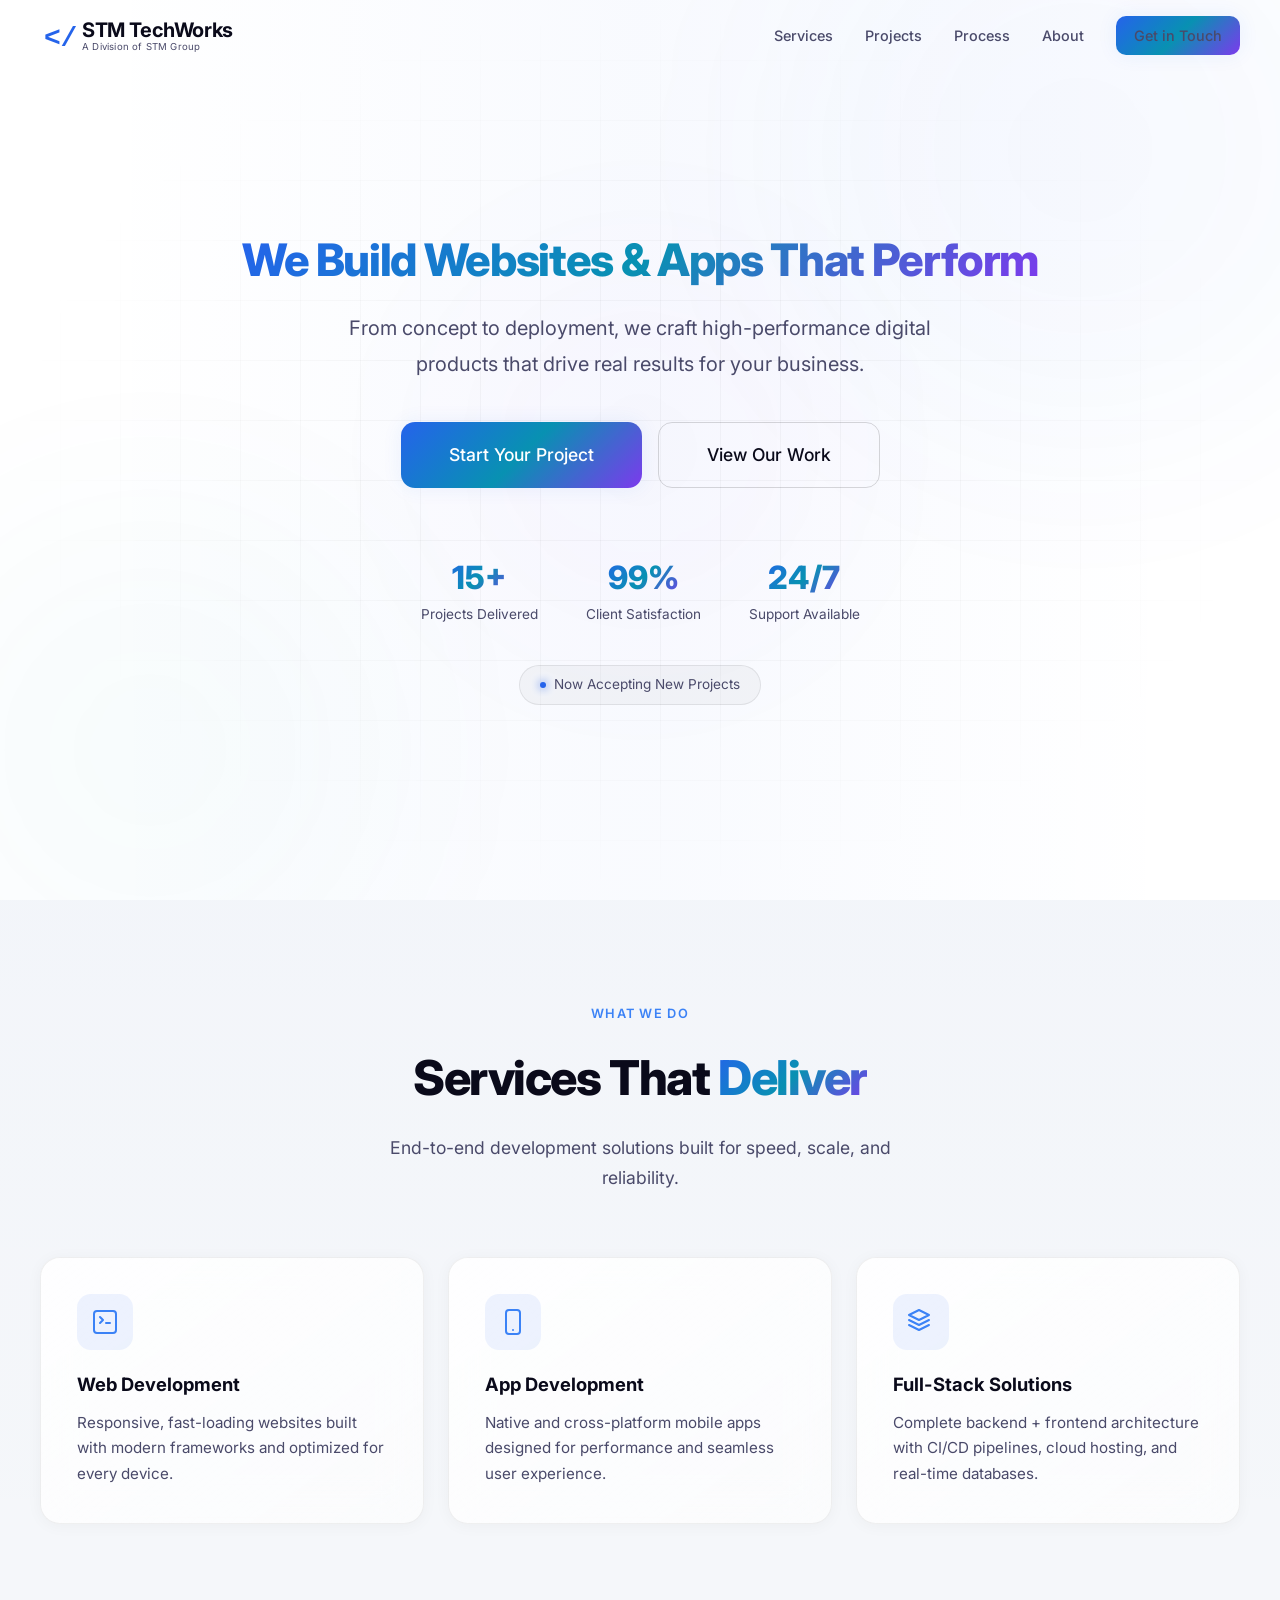
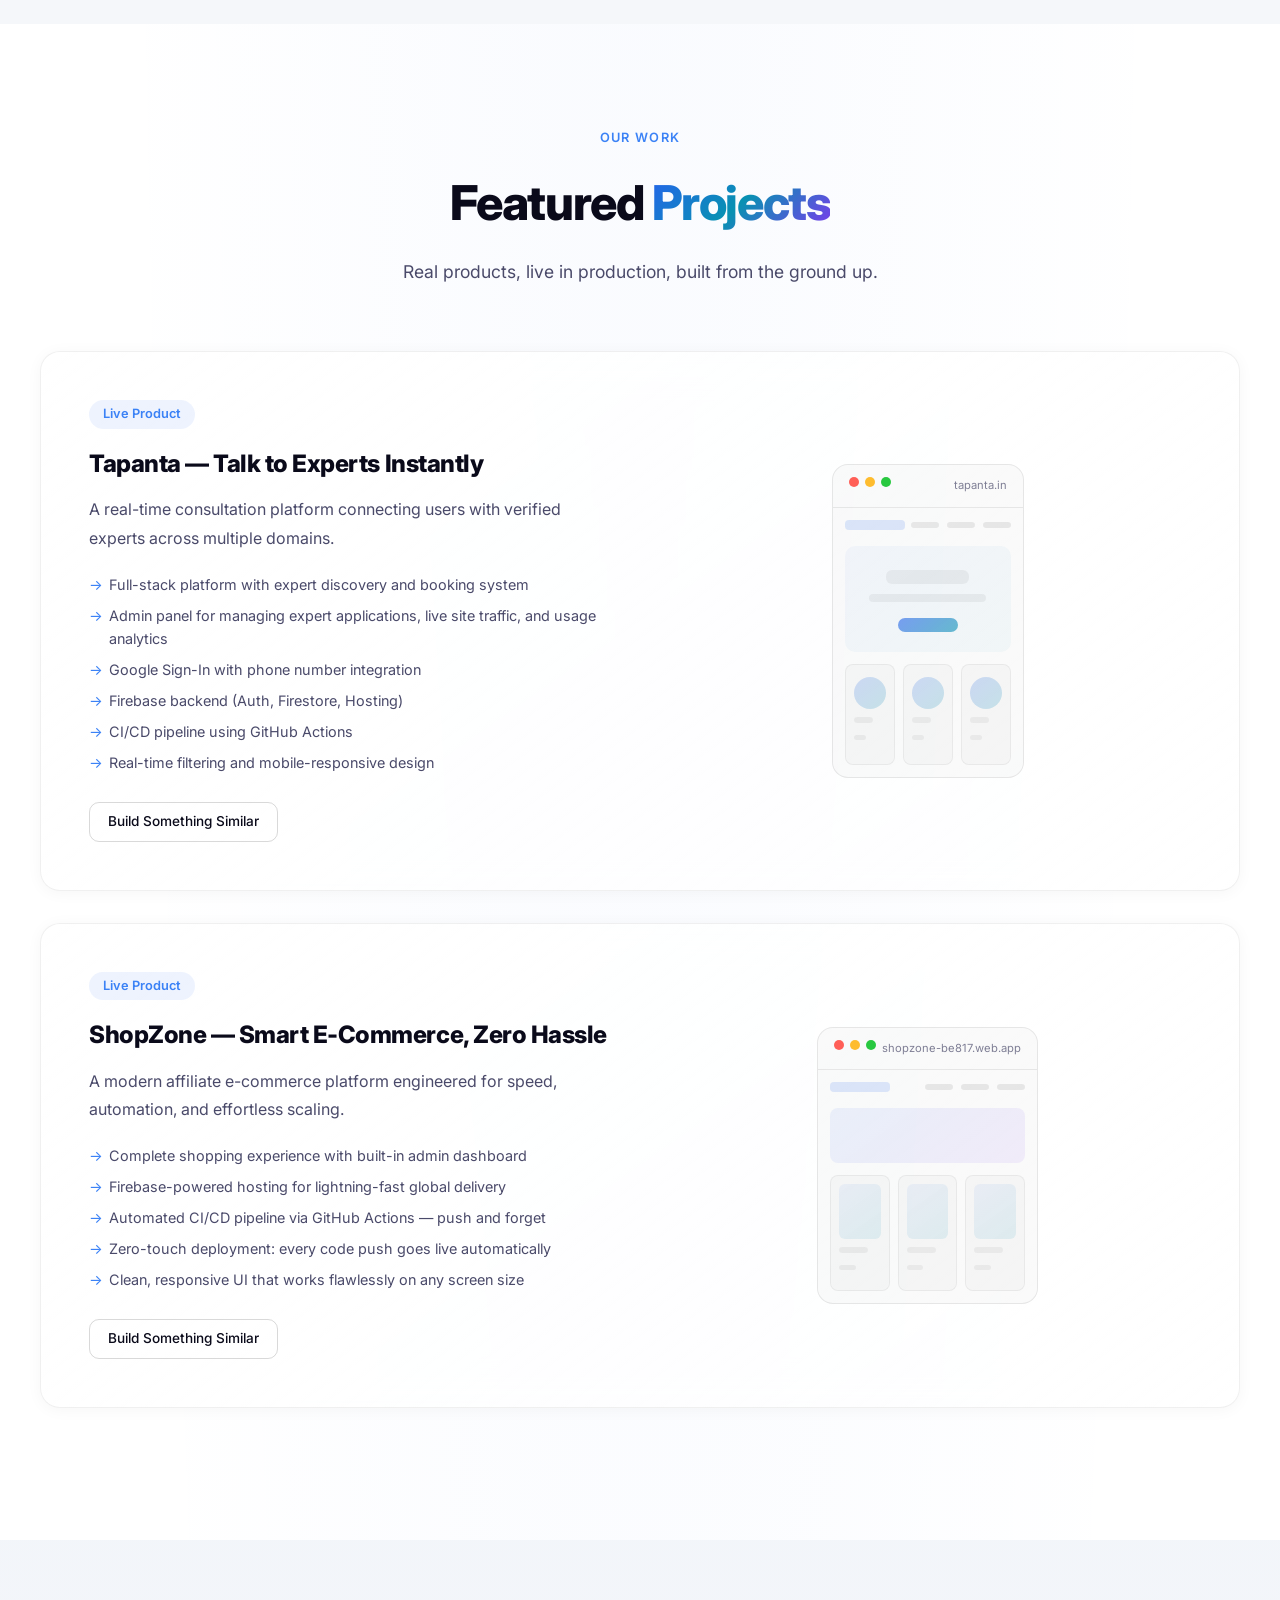
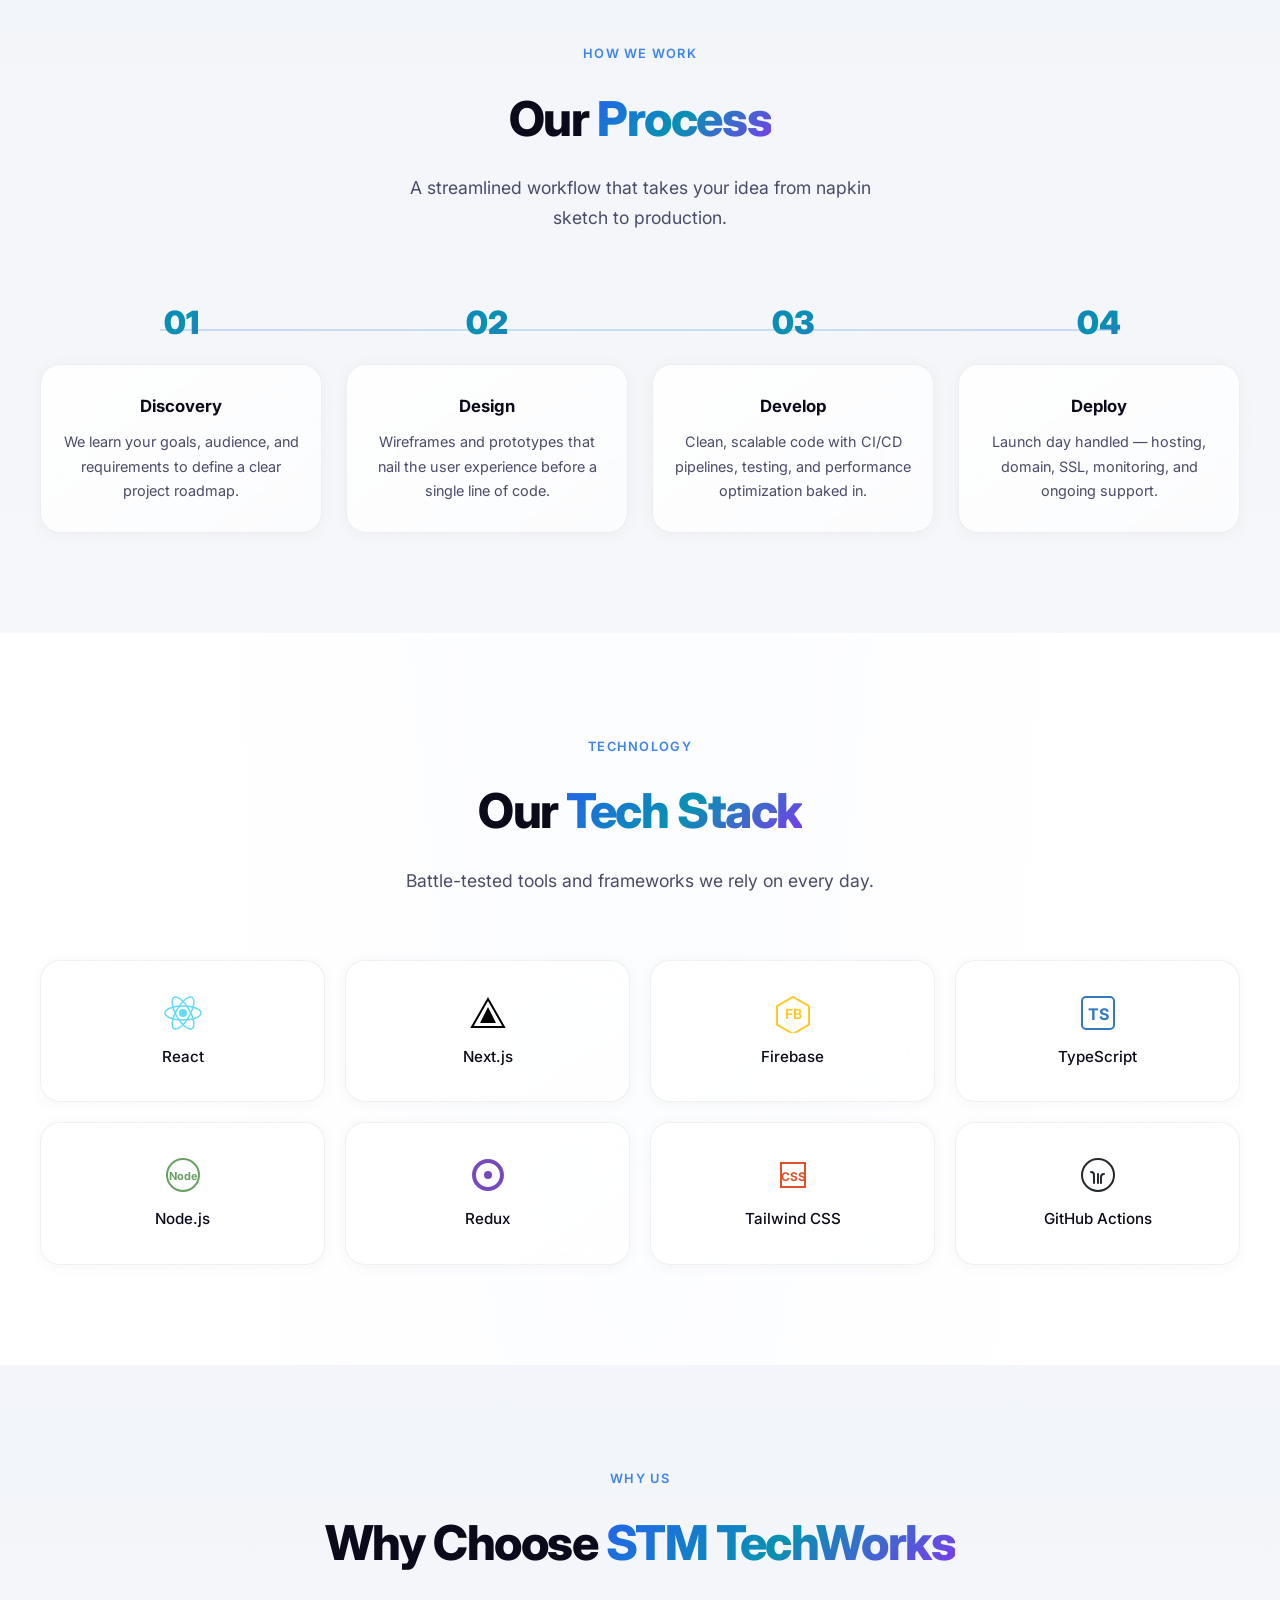
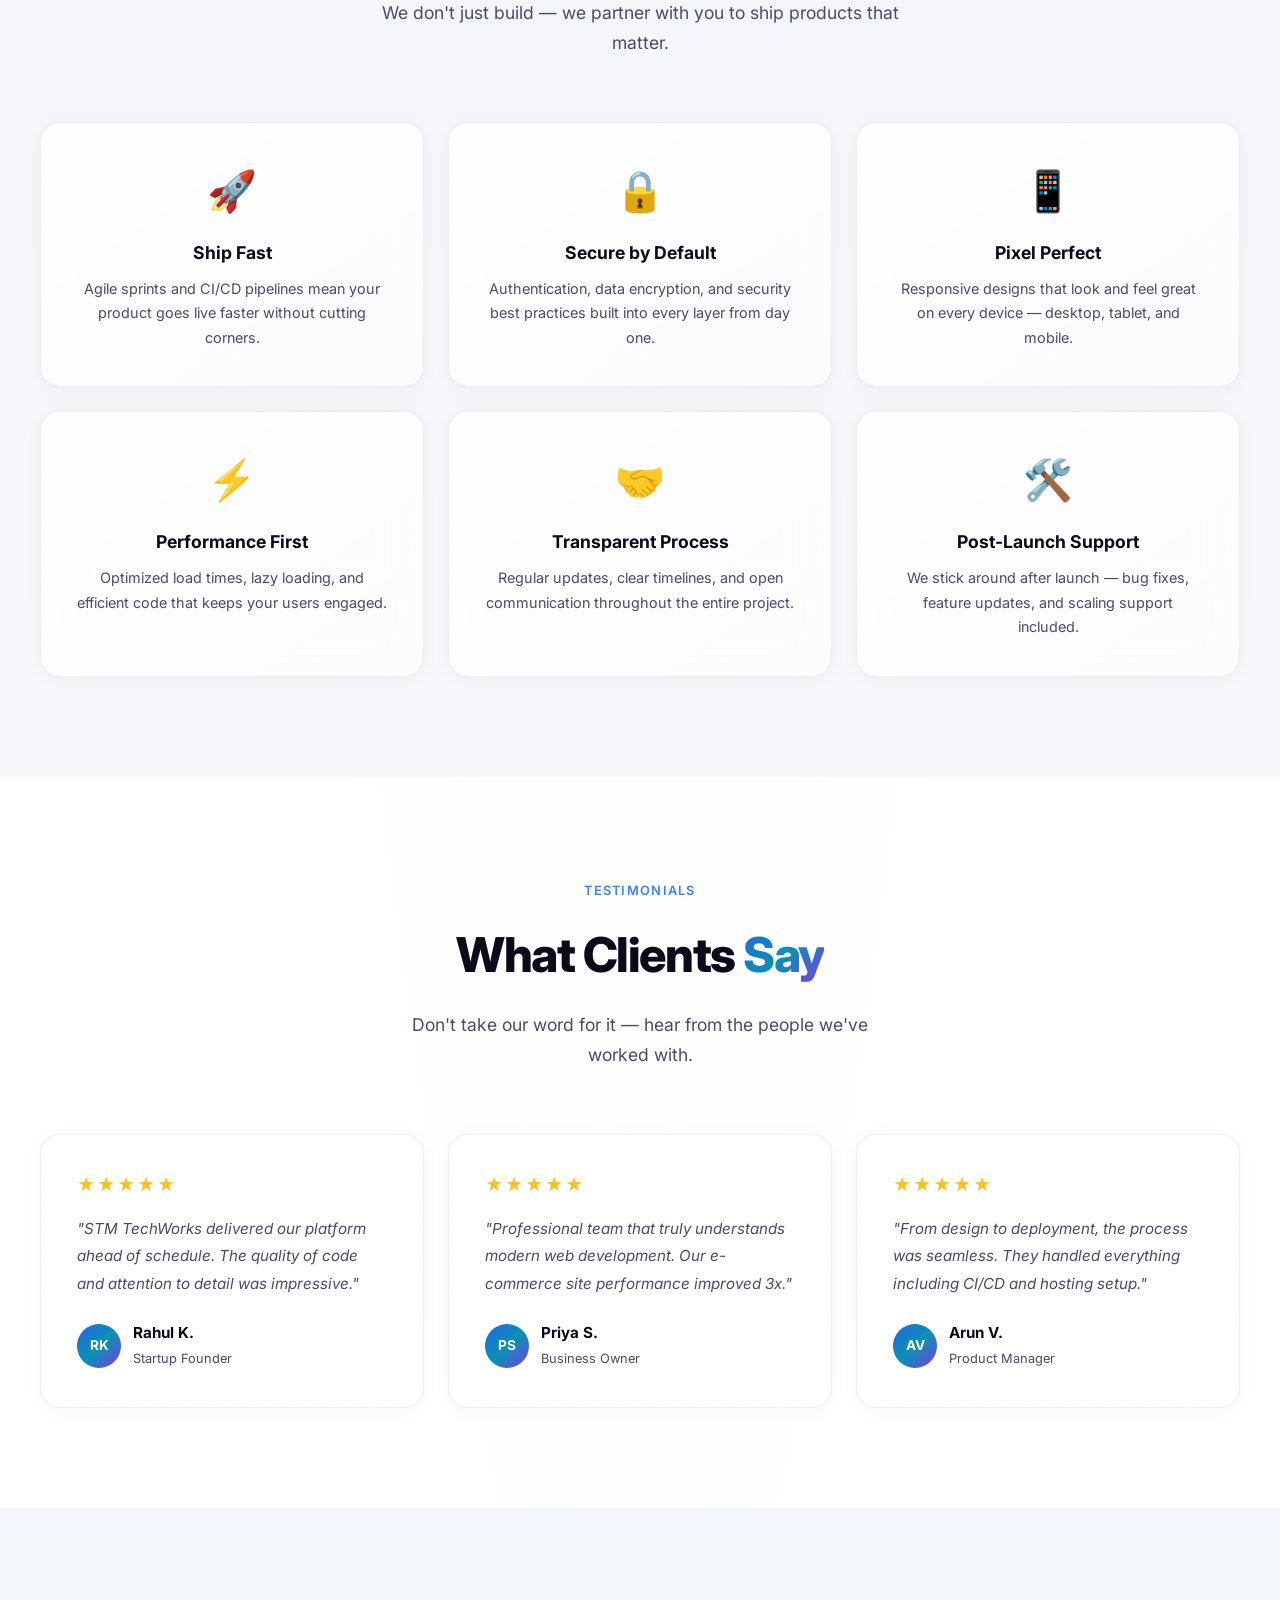
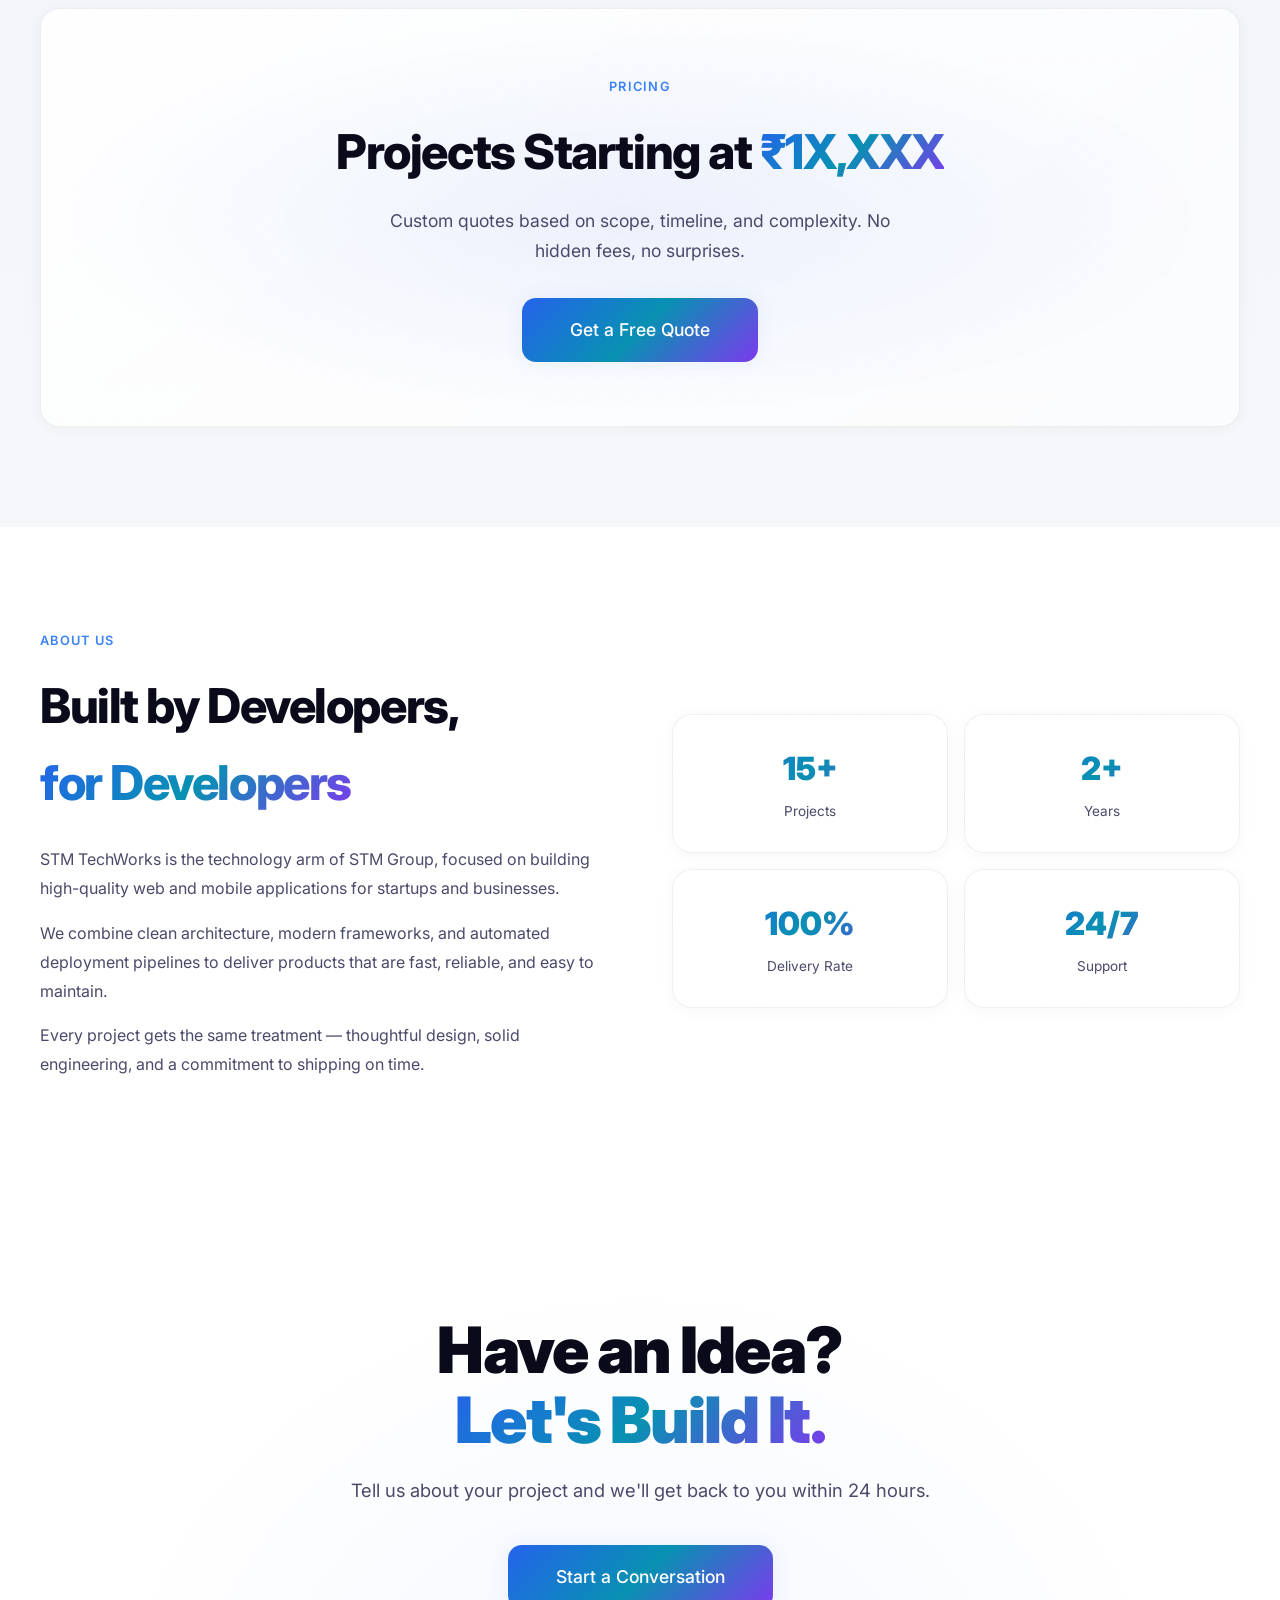
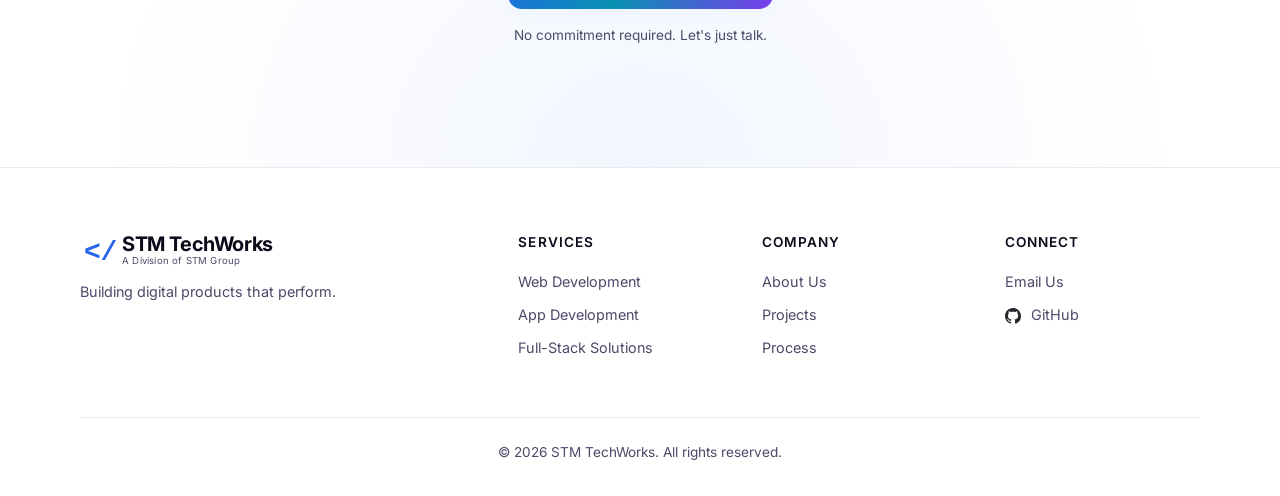
==== index.html @ 8c69dc73 "Initial commit: STM TechWorks premium website" ====
<!DOCTYPE html>
<html lang="en">
<head>
  <meta charset="UTF-8">
  <meta name="viewport" content="width=device-width, initial-scale=1.0">
  <title>STM TechWorks — Premium Web & App Development</title>
  <link rel="icon" type="image/svg+xml" href="data:image/svg+xml,%3Csvg xmlns='http://www.w3.org/2000/svg' viewBox='0 0 36 36'%3E%3Cdefs%3E%3ClinearGradient id='g' x1='0' y1='0' x2='1' y2='1'%3E%3Cstop offset='0%25' stop-color='%232563eb'/%3E%3Cstop offset='100%25' stop-color='%230891b2'/%3E%3C/linearGradient%3E%3C/defs%3E%3Ctext x='4' y='28' font-family='monospace' font-size='28' font-weight='bold' fill='url(%23g)'%3E%26lt;/%26gt;%3C/text%3E%3C/svg%3E">
  <link href="https://fonts.googleapis.com/css2?family=Inter:wght@400;500;600;700;800;900&display=swap" rel="stylesheet">
  <link rel="stylesheet" href="styles.css">
</head>
<body>

  <!-- Navbar -->
  <nav class="navbar" id="navbar">
    <div class="container nav-container">
      <a href="#" class="logo">
        <svg class="logo-icon" viewBox="0 0 36 36" fill="none" xmlns="http://www.w3.org/2000/svg">
          <defs><linearGradient id="logoGrad" x1="0" y1="0" x2="36" y2="36"><stop offset="0%" stop-color="#2563eb"/><stop offset="100%" stop-color="#0891b2"/></linearGradient></defs>
          <text x="4" y="28" font-family="monospace" font-size="28" font-weight="bold" fill="url(#logoGrad)">&lt;/&gt;</text>
        </svg>
        <span class="logo-text">STM TechWorks<span class="logo-division">A Division of STM Group</span></span>
      </a>
      <div class="nav-links" id="navLinks">
        <a href="#services">Services</a>
        <a href="#projects">Projects</a>
        <a href="#process">Process</a>
        <a href="#about">About</a>
        <a href="#contact" class="btn btn-primary btn-sm">Get in Touch</a>
      </div>
      <button class="mobile-toggle" id="mobileToggle" aria-label="Toggle menu">
        <span></span><span></span><span></span>
      </button>
    </div>
  </nav>

  <!-- Hero -->
  <section class="hero">
    <div class="hero-bg">
      <div class="gradient-orb orb-1"></div>
      <div class="gradient-orb orb-2"></div>
      <div class="gradient-orb orb-3"></div>
      <div class="grid-overlay"></div>
    </div>
    <div class="container hero-content">
      <h1 class="hero-title text-gradient">We Build Websites & Apps That Perform</h1>
      <p class="hero-subtitle">From concept to deployment, we craft high-performance digital products that drive real results for your business.</p>
      <div class="hero-cta">
        <a href="#contact" class="btn btn-primary btn-xl">Start Your Project</a>
        <a href="#projects" class="btn btn-outline btn-xl">View Our Work</a>
      </div>
      <div class="hero-stats">
        <div class="stat"><span class="stat-number">15+</span><span class="stat-label">Projects Delivered</span></div>
        <div class="stat"><span class="stat-number">99%</span><span class="stat-label">Client Satisfaction</span></div>
        <div class="stat"><span class="stat-number">24/7</span><span class="stat-label">Support Available</span></div>
      </div>
      <div class="hero-badge"><span class="badge-dot"></span> Now Accepting New Projects</div>
    </div>
  </section>


  <!-- Services -->
  <section class="section section-alt" id="services">
    <div class="container">
      <div class="section-header">
        <span class="section-tag">What We Do</span>
        <h2 class="section-title">Services That <span class="text-gradient">Deliver</span></h2>
        <p class="section-subtitle">End-to-end development solutions built for speed, scale, and reliability.</p>
      </div>
      <div class="services-grid">
        <div class="service-card glass-card">
          <div class="service-icon">
            <svg width="28" height="28" fill="none" stroke="currentColor" stroke-width="2" stroke-linecap="round" stroke-linejoin="round"><rect x="3" y="3" width="22" height="22" rx="3"/><path d="M9 9l3 3-3 3M15 15h4"/></svg>
          </div>
          <h3>Web Development</h3>
          <p>Responsive, fast-loading websites built with modern frameworks and optimized for every device.</p>
        </div>
        <div class="service-card glass-card">
          <div class="service-icon">
            <svg width="28" height="28" fill="none" stroke="currentColor" stroke-width="2" stroke-linecap="round" stroke-linejoin="round"><rect x="7" y="2" width="14" height="24" rx="3"/><line x1="14" y1="22" x2="14" y2="22.01"/></svg>
          </div>
          <h3>App Development</h3>
          <p>Native and cross-platform mobile apps designed for performance and seamless user experience.</p>
        </div>
        <div class="service-card glass-card">
          <div class="service-icon">
            <svg width="28" height="28" fill="none" stroke="currentColor" stroke-width="2" stroke-linecap="round" stroke-linejoin="round"><path d="M12 2L2 7l10 5 10-5-10-5z"/><path d="M2 17l10 5 10-5"/><path d="M2 12l10 5 10-5"/></svg>
          </div>
          <h3>Full-Stack Solutions</h3>
          <p>Complete backend + frontend architecture with CI/CD pipelines, cloud hosting, and real-time databases.</p>
        </div>
      </div>
    </div>
  </section>

  <!-- Projects -->
  <section class="section" id="projects">
    <div class="container">
      <div class="section-header">
        <span class="section-tag">Our Work</span>
        <h2 class="section-title">Featured <span class="text-gradient">Projects</span></h2>
        <p class="section-subtitle">Real products, live in production, built from the ground up.</p>
      </div>

      <!-- Tapanta -->
      <div class="project-card glass-card">
        <div class="project-info">
          <span class="project-badge">Live Product</span>
          <h3 class="project-title">Tapanta — Talk to Experts Instantly</h3>
          <p class="project-desc">A real-time consultation platform connecting users with verified experts across multiple domains.</p>
          <ul class="project-highlights">
            <li>Full-stack platform with expert discovery and booking system</li>
            <li>Admin panel for managing expert applications, live site traffic, and usage analytics</li>
            <li>Google Sign-In with phone number integration</li>
            <li>Firebase backend (Auth, Firestore, Hosting)</li>
            <li>CI/CD pipeline using GitHub Actions</li>
            <li>Real-time filtering and mobile-responsive design</li>
          </ul>
          <div class="project-cta">
            <a href="#contact" class="btn btn-outline btn-sm">Build Something Similar</a>
          </div>
        </div>
        <div class="project-visual">
          <a href="https://tapanta.in/" target="_blank" class="project-mockup-link">
            <div class="project-mockup">
              <div class="mockup-header">
                <span class="mockup-dot red"></span><span class="mockup-dot yellow"></span><span class="mockup-dot green"></span>
                <span class="mockup-url">tapanta.in</span>
              </div>
              <div class="mockup-body">
                <div class="mockup-nav">
                  <div class="mockup-logo-placeholder"></div>
                  <div class="mockup-nav-links"><span></span><span></span><span></span></div>
                </div>
                <div class="mockup-hero-block">
                  <div class="mockup-line w-50" style="height:14px;margin:0 auto 10px;"></div>
                  <div class="mockup-line w-70" style="height:8px;margin:0 auto 16px;"></div>
                  <div class="mockup-btn-placeholder"></div>
                </div>
                <div class="mockup-cards-row">
                  <div class="mockup-profile-card"><div class="mockup-avatar"></div><div class="mockup-line w-60" style="height:6px;margin-top:8px;"></div><div class="mockup-line w-40" style="height:5px;margin-top:4px;"></div></div>
                  <div class="mockup-profile-card"><div class="mockup-avatar"></div><div class="mockup-line w-60" style="height:6px;margin-top:8px;"></div><div class="mockup-line w-40" style="height:5px;margin-top:4px;"></div></div>
                  <div class="mockup-profile-card"><div class="mockup-avatar"></div><div class="mockup-line w-60" style="height:6px;margin-top:8px;"></div><div class="mockup-line w-40" style="height:5px;margin-top:4px;"></div></div>
                </div>
                <div class="mockup-overlay"><span>View Live Site →</span></div>
              </div>
            </div>
          </a>
        </div>
      </div>

      <!-- ShopZone -->
      <div class="project-card glass-card">
        <div class="project-info">
          <span class="project-badge">Live Product</span>
          <h3 class="project-title">ShopZone — Smart E-Commerce, Zero Hassle</h3>
          <p class="project-desc">A modern affiliate e-commerce platform engineered for speed, automation, and effortless scaling.</p>
          <ul class="project-highlights">
            <li>Complete shopping experience with built-in admin dashboard</li>
            <li>Firebase-powered hosting for lightning-fast global delivery</li>
            <li>Automated CI/CD pipeline via GitHub Actions — push and forget</li>
            <li>Zero-touch deployment: every code push goes live automatically</li>
            <li>Clean, responsive UI that works flawlessly on any screen size</li>
          </ul>
          <div class="project-cta">
            <a href="#contact" class="btn btn-outline btn-sm">Build Something Similar</a>
          </div>
        </div>
        <div class="project-visual">
          <a href="https://shopzone-be817.web.app/" target="_blank" class="project-mockup-link">
            <div class="project-mockup">
              <div class="mockup-header">
                <span class="mockup-dot red"></span><span class="mockup-dot yellow"></span><span class="mockup-dot green"></span>
                <span class="mockup-url">shopzone-be817.web.app</span>
              </div>
              <div class="mockup-body">
                <div class="mockup-nav">
                  <div class="mockup-logo-placeholder"></div>
                  <div class="mockup-nav-links"><span></span><span></span><span></span></div>
                </div>
                <div class="mockup-banner"></div>
                <div class="mockup-product-grid">
                  <div class="mockup-product"><div class="mockup-product-img"></div><div class="mockup-line w-70" style="height:6px;margin-top:8px;"></div><div class="mockup-line w-40" style="height:5px;margin-top:4px;"></div></div>
                  <div class="mockup-product"><div class="mockup-product-img"></div><div class="mockup-line w-70" style="height:6px;margin-top:8px;"></div><div class="mockup-line w-40" style="height:5px;margin-top:4px;"></div></div>
                  <div class="mockup-product"><div class="mockup-product-img"></div><div class="mockup-line w-70" style="height:6px;margin-top:8px;"></div><div class="mockup-line w-40" style="height:5px;margin-top:4px;"></div></div>
                </div>
                <div class="mockup-overlay"><span>View Live Site →</span></div>
              </div>
            </div>
          </a>
        </div>
      </div>
    </div>
  </section>


  <!-- Process -->
  <section class="section section-alt" id="process">
    <div class="container">
      <div class="section-header">
        <span class="section-tag">How We Work</span>
        <h2 class="section-title">Our <span class="text-gradient">Process</span></h2>
        <p class="section-subtitle">A streamlined workflow that takes your idea from napkin sketch to production.</p>
      </div>
      <div class="process-timeline">
        <div class="process-step">
          <div class="step-number">01</div>
          <div class="step-content glass-card">
            <h3>Discovery</h3>
            <p>We learn your goals, audience, and requirements to define a clear project roadmap.</p>
          </div>
        </div>
        <div class="process-step">
          <div class="step-number">02</div>
          <div class="step-content glass-card">
            <h3>Design</h3>
            <p>Wireframes and prototypes that nail the user experience before a single line of code.</p>
          </div>
        </div>
        <div class="process-step">
          <div class="step-number">03</div>
          <div class="step-content glass-card">
            <h3>Develop</h3>
            <p>Clean, scalable code with CI/CD pipelines, testing, and performance optimization baked in.</p>
          </div>
        </div>
        <div class="process-step">
          <div class="step-number">04</div>
          <div class="step-content glass-card">
            <h3>Deploy</h3>
            <p>Launch day handled — hosting, domain, SSL, monitoring, and ongoing support.</p>
          </div>
        </div>
      </div>
    </div>
  </section>

  <!-- Tech Stack -->
  <section class="section">
    <div class="container">
      <div class="section-header">
        <span class="section-tag">Technology</span>
        <h2 class="section-title">Our <span class="text-gradient">Tech Stack</span></h2>
        <p class="section-subtitle">Battle-tested tools and frameworks we rely on every day.</p>
      </div>
      <div class="tech-grid">
        <div class="tech-item glass-card">
          <svg width="40" height="40" viewBox="0 0 40 40"><circle cx="20" cy="20" r="4" fill="#61DAFB"/><ellipse cx="20" cy="20" rx="18" ry="7" fill="none" stroke="#61DAFB" stroke-width="1.5"/><ellipse cx="20" cy="20" rx="18" ry="7" fill="none" stroke="#61DAFB" stroke-width="1.5" transform="rotate(60 20 20)"/><ellipse cx="20" cy="20" rx="18" ry="7" fill="none" stroke="#61DAFB" stroke-width="1.5" transform="rotate(120 20 20)"/></svg>
          React
        </div>
        <div class="tech-item glass-card">
          <svg width="40" height="40" viewBox="0 0 40 40"><path d="M20 6L4 34h32L20 6z" fill="none" stroke="#000" stroke-width="2"/><path d="M20 14l-8 16h16l-8-16z" fill="#000"/></svg>
          Next.js
        </div>
        <div class="tech-item glass-card">
          <svg width="40" height="40" viewBox="0 0 40 40"><path d="M20 4l16 9.2v18.4L20 40.8 4 31.6V13.2L20 4z" fill="none" stroke="#FFCA28" stroke-width="2"/><text x="20" y="26" text-anchor="middle" font-size="14" font-weight="bold" fill="#FFCA28">FB</text></svg>
          Firebase
        </div>
        <div class="tech-item glass-card">
          <svg width="40" height="40" viewBox="0 0 40 40"><rect x="4" y="4" width="32" height="32" rx="4" fill="none" stroke="#3178C6" stroke-width="2"/><text x="20" y="27" text-anchor="middle" font-size="16" font-weight="bold" fill="#3178C6">TS</text></svg>
          TypeScript
        </div>
        <div class="tech-item glass-card">
          <svg width="40" height="40" viewBox="0 0 40 40"><circle cx="20" cy="20" r="16" fill="none" stroke="#68A063" stroke-width="2"/><text x="20" y="25" text-anchor="middle" font-size="11" font-weight="bold" fill="#68A063">Node</text></svg>
          Node.js
        </div>
        <div class="tech-item glass-card">
          <svg width="40" height="40" viewBox="0 0 40 40"><path d="M20 4C11.2 4 4 11.2 4 20s7.2 16 16 16 16-7.2 16-16S28.8 4 20 4zm0 28c-6.6 0-12-5.4-12-12S13.4 8 20 8s12 5.4 12 12-5.4 12-12 12z" fill="#764ABC"/><circle cx="20" cy="20" r="4" fill="#764ABC"/></svg>
          Redux
        </div>
        <div class="tech-item glass-card">
          <svg width="40" height="40" viewBox="0 0 40 40"><path d="M8 8h24v24H8z" fill="none" stroke="#E34F26" stroke-width="2"/><text x="20" y="26" text-anchor="middle" font-size="12" font-weight="bold" fill="#E34F26">CSS</text></svg>
          Tailwind CSS
        </div>
        <div class="tech-item glass-card">
          <svg width="40" height="40" viewBox="0 0 40 40"><circle cx="20" cy="20" r="16" fill="none" stroke="#24292e" stroke-width="2"/><path d="M16 28c0-2 0-6 0-8 0-2-1-3-3-3m10 11c0-2 0-4 0-6 0-2 1-3 3-3m-6 0v9" stroke="#24292e" stroke-width="2" fill="none" stroke-linecap="round"/></svg>
          GitHub Actions
        </div>
      </div>
    </div>
  </section>


  <!-- Why Choose Us -->
  <section class="section section-alt">
    <div class="container">
      <div class="section-header">
        <span class="section-tag">Why Us</span>
        <h2 class="section-title">Why Choose <span class="text-gradient">STM TechWorks</span></h2>
        <p class="section-subtitle">We don't just build — we partner with you to ship products that matter.</p>
      </div>
      <div class="why-grid">
        <div class="why-card glass-card">
          <div class="why-icon">🚀</div>
          <h3>Ship Fast</h3>
          <p>Agile sprints and CI/CD pipelines mean your product goes live faster without cutting corners.</p>
        </div>
        <div class="why-card glass-card">
          <div class="why-icon">🔒</div>
          <h3>Secure by Default</h3>
          <p>Authentication, data encryption, and security best practices built into every layer from day one.</p>
        </div>
        <div class="why-card glass-card">
          <div class="why-icon">📱</div>
          <h3>Pixel Perfect</h3>
          <p>Responsive designs that look and feel great on every device — desktop, tablet, and mobile.</p>
        </div>
        <div class="why-card glass-card">
          <div class="why-icon">⚡</div>
          <h3>Performance First</h3>
          <p>Optimized load times, lazy loading, and efficient code that keeps your users engaged.</p>
        </div>
        <div class="why-card glass-card">
          <div class="why-icon">🤝</div>
          <h3>Transparent Process</h3>
          <p>Regular updates, clear timelines, and open communication throughout the entire project.</p>
        </div>
        <div class="why-card glass-card">
          <div class="why-icon">🛠️</div>
          <h3>Post-Launch Support</h3>
          <p>We stick around after launch — bug fixes, feature updates, and scaling support included.</p>
        </div>
      </div>
    </div>
  </section>

  <!-- Testimonials -->
  <section class="section">
    <div class="container">
      <div class="section-header">
        <span class="section-tag">Testimonials</span>
        <h2 class="section-title">What Clients <span class="text-gradient">Say</span></h2>
        <p class="section-subtitle">Don't take our word for it — hear from the people we've worked with.</p>
      </div>
      <div class="testimonials-grid">
        <div class="testimonial-card glass-card">
          <div class="testimonial-stars">★★★★★</div>
          <p>"STM TechWorks delivered our platform ahead of schedule. The quality of code and attention to detail was impressive."</p>
          <div class="testimonial-author">
            <div class="author-avatar">RK</div>
            <div><strong>Rahul K.</strong><span>Startup Founder</span></div>
          </div>
        </div>
        <div class="testimonial-card glass-card">
          <div class="testimonial-stars">★★★★★</div>
          <p>"Professional team that truly understands modern web development. Our e-commerce site performance improved 3x."</p>
          <div class="testimonial-author">
            <div class="author-avatar">PS</div>
            <div><strong>Priya S.</strong><span>Business Owner</span></div>
          </div>
        </div>
        <div class="testimonial-card glass-card">
          <div class="testimonial-stars">★★★★★</div>
          <p>"From design to deployment, the process was seamless. They handled everything including CI/CD and hosting setup."</p>
          <div class="testimonial-author">
            <div class="author-avatar">AV</div>
            <div><strong>Arun V.</strong><span>Product Manager</span></div>
          </div>
        </div>
      </div>
    </div>
  </section>


  <!-- Pricing -->
  <section class="section section-alt">
    <div class="container">
      <div class="pricing-cta glass-card">
        <div class="pricing-content">
          <span class="section-tag">Pricing</span>
          <h2 class="section-title">Projects Starting at <span class="text-gradient">₹1X,XXX</span></h2>
          <p class="section-subtitle">Custom quotes based on scope, timeline, and complexity. No hidden fees, no surprises.</p>
          <a href="#contact" class="btn btn-primary btn-xl">Get a Free Quote</a>
        </div>
      </div>
    </div>
  </section>

  <!-- About -->
  <section class="section" id="about">
    <div class="container">
      <div class="about-content">
        <div class="about-text">
          <span class="section-tag">About Us</span>
          <h2 class="section-title">Built by Developers,<br><span class="text-gradient">for Developers</span></h2>
          <p>STM TechWorks is the technology arm of STM Group, focused on building high-quality web and mobile applications for startups and businesses.</p>
          <p>We combine clean architecture, modern frameworks, and automated deployment pipelines to deliver products that are fast, reliable, and easy to maintain.</p>
          <p>Every project gets the same treatment — thoughtful design, solid engineering, and a commitment to shipping on time.</p>
        </div>
        <div class="about-visual">
          <div class="about-card glass-card"><div class="about-stat">15+</div><span>Projects</span></div>
          <div class="about-card glass-card"><div class="about-stat">2+</div><span>Years</span></div>
          <div class="about-card glass-card"><div class="about-stat">100%</div><span>Delivery Rate</span></div>
          <div class="about-card glass-card"><div class="about-stat">24/7</div><span>Support</span></div>
        </div>
      </div>
    </div>
  </section>

  <!-- CTA -->
  <section class="cta-section" id="contact">
    <div class="container">
      <div class="cta-content">
        <h2 class="cta-title">Have an Idea?<br><span class="text-gradient">Let's Build It.</span></h2>
        <p class="cta-subtitle">Tell us about your project and we'll get back to you within 24 hours.</p>
        <a href="mailto:contact@stmgroup.in" class="btn btn-primary btn-xl">Start a Conversation</a>
        <p class="cta-note">No commitment required. Let's just talk.</p>
      </div>
    </div>
  </section>

  <!-- Footer -->
  <footer class="footer">
    <div class="container">
      <div class="footer-grid">
        <div class="footer-brand">
          <a href="#" class="logo">
            <svg class="logo-icon" viewBox="0 0 36 36" fill="none" xmlns="http://www.w3.org/2000/svg">
              <defs><linearGradient id="footerLogoGrad" x1="0" y1="0" x2="36" y2="36"><stop offset="0%" stop-color="#2563eb"/><stop offset="100%" stop-color="#0891b2"/></linearGradient></defs>
              <text x="4" y="28" font-family="monospace" font-size="28" font-weight="bold" fill="url(#footerLogoGrad)">&lt;/&gt;</text>
            </svg>
            <span class="logo-text">STM TechWorks<span class="logo-division">A Division of STM Group</span></span>
          </a>
          <p class="footer-tagline">Building digital products that perform.</p>
        </div>
        <div class="footer-links">
          <h4>Services</h4>
          <a href="#services">Web Development</a>
          <a href="#services">App Development</a>
          <a href="#services">Full-Stack Solutions</a>
        </div>
        <div class="footer-links">
          <h4>Company</h4>
          <a href="#about">About Us</a>
          <a href="#projects">Projects</a>
          <a href="#process">Process</a>
        </div>
        <div class="footer-links">
          <h4>Connect</h4>
          <a href="mailto:contact@stmgroup.in">Email Us</a>
          <a href="https://github.com" target="_blank">
            <svg width="16" height="16" viewBox="0 0 16 16" fill="#24292e" style="vertical-align: middle; margin-right: 6px;"><path d="M8 0C3.58 0 0 3.58 0 8c0 3.54 2.29 6.53 5.47 7.59.4.07.55-.17.55-.38 0-.19-.01-.82-.01-1.49-2.01.37-2.53-.49-2.69-.94-.09-.23-.48-.94-.82-1.13-.28-.15-.68-.52-.01-.53.63-.01 1.08.58 1.23.82.72 1.21 1.87.87 2.33.66.07-.52.28-.87.51-1.07-1.78-.2-3.64-.89-3.64-3.95 0-.87.31-1.59.82-2.15-.08-.2-.36-1.02.08-2.12 0 0 .67-.21 2.2.82.64-.18 1.32-.27 2-.27.68 0 1.36.09 2 .27 1.53-1.04 2.2-.82 2.2-.82.44 1.1.16 1.92.08 2.12.51.56.82 1.27.82 2.15 0 3.07-1.87 3.75-3.65 3.95.29.25.54.73.54 1.48 0 1.07-.01 1.93-.01 2.2 0 .21.15.46.55.38A8.013 8.013 0 0016 8c0-4.42-3.58-8-8-8z"/></svg>
            GitHub
          </a>
        </div>
      </div>
      <div class="footer-bottom">
        <p>&copy; 2026 STM TechWorks. All rights reserved.</p>
      </div>
    </div>
  </footer>

  <script src="script.js"></script>
</body>
</html>
---- styles.css ----
/* ===== RESET & BASE ===== */
*, *::before, *::after {
  margin: 0;
  padding: 0;
  box-sizing: border-box;
}

:root {
  --bg: #ffffff;
  --bg-alt: #f5f7fa;
  --surface: rgba(0, 0, 0, 0.02);
  --border: rgba(0, 0, 0, 0.08);
  --text: #0a0a1a;
  --text-muted: #4a4a6a;
  --accent: #2563eb;
  --accent-light: #3b82f6;
  --accent-glow: rgba(37, 99, 235, 0.08);
  --neon: #0891b2;
  --neon-glow: rgba(8, 145, 178, 0.08);
  --gradient: linear-gradient(135deg, #2563eb, #0891b2, #7c3aed);
  --radius: 12px;
  --radius-lg: 20px;
  --transition: 0.3s cubic-bezier(0.4, 0, 0.2, 1);
}

html {
  scroll-behavior: smooth;
  -webkit-font-smoothing: antialiased;
  -moz-osx-font-smoothing: grayscale;
}

body {
  font-family: 'Inter', -apple-system, BlinkMacSystemFont, sans-serif;
  background: var(--bg);
  background-image: radial-gradient(ellipse at top, rgba(37, 99, 235, 0.03) 0%, transparent 60%);
  color: var(--text);
  line-height: 1.6;
  overflow-x: hidden;
}

.container {
  max-width: 100%;
  margin: 0 auto;
  padding: 0 40px;
}

a {
  text-decoration: none;
  color: inherit;
}

ul { list-style: none; }

.text-gradient {
  background: var(--gradient);
  -webkit-background-clip: text;
  -webkit-text-fill-color: transparent;
  background-clip: text;
}

/* ===== GLASSMORPHISM ===== */
.glass-card {
  background: linear-gradient(145deg, rgba(255, 255, 255, 0.9), rgba(255, 255, 255, 0.6));
  border: 1px solid rgba(0, 0, 0, 0.06);
  border-radius: var(--radius-lg);
  backdrop-filter: blur(20px);
  -webkit-backdrop-filter: blur(20px);
  transition: var(--transition);
  box-shadow: 0 2px 16px rgba(0, 0, 0, 0.04);
}

.glass-card:hover {
  border-color: rgba(37, 99, 235, 0.15);
  background: linear-gradient(145deg, rgba(255, 255, 255, 1), rgba(255, 255, 255, 0.8));
  box-shadow: 0 8px 40px rgba(0, 0, 0, 0.08), 0 0 30px rgba(37, 99, 235, 0.04);
}

/* ===== BUTTONS ===== */
.btn {
  display: inline-flex;
  align-items: center;
  justify-content: center;
  gap: 8px;
  font-family: inherit;
  font-weight: 500;
  font-size: 0.9rem;
  padding: 10px 24px;
  border-radius: 10px;
  border: none;
  cursor: pointer;
  transition: var(--transition);
  white-space: nowrap;
}

.btn-primary {
  background: var(--gradient);
  color: #fff;
  box-shadow: 0 0 20px var(--accent-glow);
}

.btn-primary:hover {
  box-shadow: 0 0 40px rgba(59, 130, 246, 0.3);
  transform: translateY(-2px);
}

.btn-outline {
  background: transparent;
  color: var(--text);
  border: 1px solid rgba(0, 0, 0, 0.15);
}

.btn-outline:hover {
  border-color: var(--accent);
  color: var(--accent);
  background: var(--accent-glow);
}

.btn-sm { padding: 8px 18px; font-size: 0.85rem; }
.btn-lg { padding: 14px 32px; font-size: 1rem; }
.btn-xl { padding: 18px 48px; font-size: 1.1rem; border-radius: 14px; }

/* ===== NAVBAR ===== */
.navbar {
  position: fixed;
  top: 0;
  left: 0;
  right: 0;
  z-index: 1000;
  padding: 16px 0;
  transition: var(--transition);
}

.navbar.scrolled {
  background: rgba(255, 255, 255, 0.85);
  background-image: linear-gradient(180deg, rgba(255, 255, 255, 0.5) 0%, rgba(255, 255, 255, 0) 100%);
  backdrop-filter: blur(20px);
  -webkit-backdrop-filter: blur(20px);
  border-bottom: 1px solid var(--border);
  padding: 12px 0;
}

.nav-container {
  display: flex;
  align-items: center;
  justify-content: space-between;
  max-width: 100%;
  padding: 0 40px;
}

.logo {
  display: flex;
  align-items: center;
  gap: 6px;
  font-size: 1.25rem;
  font-weight: 700;
  letter-spacing: -0.02em;
}

.logo-icon {
  flex-shrink: 0;
  width: 36px;
  height: 36px;
}

.logo-text {
  display: inline;
  line-height: 1;
}

.logo-division {
  display: block;
  font-size: 0.6rem;
  font-weight: 400;
  color: var(--text-muted);
  letter-spacing: 0.02em;
  margin-top: 2px;
}

.nav-links {
  display: flex;
  align-items: center;
  gap: 32px;
}

.nav-links a {
  font-size: 0.9rem;
  color: var(--text-muted);
  font-weight: 500;
  transition: var(--transition);
}

.nav-links a:hover {
  color: var(--text);
}

.mobile-toggle {
  display: none;
  flex-direction: column;
  gap: 5px;
  background: none;
  border: none;
  cursor: pointer;
  padding: 4px;
}

.mobile-toggle span {
  width: 24px;
  height: 2px;
  background: var(--text);
  border-radius: 2px;
  transition: var(--transition);
}

/* ===== HERO ===== */
.hero {
  position: relative;
  min-height: 100vh;
  display: flex;
  align-items: center;
  justify-content: center;
  padding: 120px 0 80px;
  overflow: hidden;
}

.hero-bg {
  position: absolute;
  inset: 0;
  overflow: hidden;
}

.gradient-orb {
  position: absolute;
  border-radius: 50%;
  filter: blur(100px);
  opacity: 0.4;
  animation: float 20s ease-in-out infinite;
}

.orb-1 {
  width: 700px;
  height: 700px;
  background: radial-gradient(circle, rgba(37, 99, 235, 0.12), transparent);
  top: -200px;
  right: -150px;
  animation-delay: 0s;
}

.orb-2 {
  width: 600px;
  height: 600px;
  background: radial-gradient(circle, rgba(8, 145, 178, 0.1), transparent);
  bottom: -150px;
  left: -150px;
  animation-delay: -7s;
}

.orb-3 {
  width: 500px;
  height: 500px;
  background: radial-gradient(circle, rgba(124, 58, 237, 0.08), transparent);
  top: 50%;
  left: 50%;
  transform: translate(-50%, -50%);
  animation-delay: -14s;
}

@keyframes float {
  0%, 100% { transform: translate(0, 0) scale(1); }
  33% { transform: translate(30px, -30px) scale(1.05); }
  66% { transform: translate(-20px, 20px) scale(0.95); }
}

.grid-overlay {
  position: absolute;
  inset: 0;
  background-image:
    linear-gradient(rgba(0, 0, 0, 0.03) 1px, transparent 1px),
    linear-gradient(90deg, rgba(0, 0, 0, 0.03) 1px, transparent 1px);
  background-size: 60px 60px;
  mask-image: radial-gradient(ellipse at center, black 30%, transparent 70%);
  -webkit-mask-image: radial-gradient(ellipse at center, black 30%, transparent 70%);
}

.hero-content {
  position: relative;
  text-align: center;
  max-width: 1000px;
  margin: 0 auto;
  display: flex;
  flex-direction: column;
  align-items: center;
}

.hero-badge {
  display: inline-flex;
  align-items: center;
  gap: 8px;
  padding: 8px 20px;
  border-radius: 100px;
  background: rgba(0, 0, 0, 0.03);
  border: 1px solid var(--border);
  font-size: 0.85rem;
  color: var(--text-muted);
  margin-top: 40px;
  margin-bottom: 0;
  animation: fadeInUp 0.8s ease 0.5s both;
}

.badge-dot {
  width: 6px;
  height: 6px;
  border-radius: 50%;
  background: var(--accent);
  box-shadow: 0 0 10px var(--accent);
  animation: pulse 2s ease-in-out infinite;
}

@keyframes pulse {
  0%, 100% { opacity: 1; }
  50% { opacity: 0.4; }
}

.hero-title {
  font-size: clamp(1.8rem, 3.5vw, 2.8rem);
  font-weight: 800;
  line-height: 1.15;
  letter-spacing: -0.03em;
  margin-bottom: 24px;
  text-align: center;
  width: 100%;
  animation: fadeInUp 0.8s ease both;
}

.hero-line-1 {
  display: block;
  white-space: nowrap;
}

.hero-subtitle {
  font-size: clamp(1rem, 2vw, 1.25rem);
  color: var(--text-muted);
  max-width: 600px;
  margin: 0 auto 40px;
  line-height: 1.8;
  text-align: center;
  animation: fadeInUp 0.8s ease 0.1s both;
}

.hero-cta {
  display: flex;
  gap: 16px;
  justify-content: center;
  flex-wrap: wrap;
  margin-bottom: 64px;
  animation: fadeInUp 0.8s ease 0.2s both;
}

.hero-stats {
  display: flex;
  justify-content: center;
  gap: 48px;
  flex-wrap: wrap;
  text-align: center;
  animation: fadeInUp 0.8s ease 0.3s both;
}

.stat {
  display: flex;
  flex-direction: column;
  align-items: center;
}

.stat-number {
  font-size: 2rem;
  font-weight: 800;
  background: var(--gradient);
  -webkit-background-clip: text;
  -webkit-text-fill-color: transparent;
  background-clip: text;
}

.stat-label {
  font-size: 0.85rem;
  color: var(--text-muted);
}

@keyframes fadeInUp {
  from { opacity: 0; transform: translateY(30px); }
  to { opacity: 1; transform: translateY(0); }
}

/* ===== SECTIONS ===== */
.section {
  padding: 100px 0;
}

.section-alt {
  background: var(--bg-alt);
  background-image: linear-gradient(180deg, rgba(37, 99, 235, 0.01) 0%, transparent 100%);
}

.section-header {
  text-align: center;
  margin-bottom: 64px;
}

.section-tag {
  display: inline-block;
  font-size: 0.8rem;
  font-weight: 600;
  text-transform: uppercase;
  letter-spacing: 0.1em;
  color: var(--accent-light);
  margin-bottom: 16px;
}

.section-title {
  font-size: clamp(2rem, 4vw, 3rem);
  font-weight: 800;
  letter-spacing: -0.03em;
  margin-bottom: 16px;
}

.section-subtitle {
  font-size: 1.1rem;
  color: var(--text-muted);
  max-width: 520px;
  margin: 0 auto;
  line-height: 1.7;
}

/* ===== SERVICES ===== */
.services-grid {
  display: grid;
  grid-template-columns: repeat(3, 1fr);
  gap: 24px;
}

.service-card {
  padding: 36px;
  text-align: left;
}

.service-icon {
  width: 56px;
  height: 56px;
  display: flex;
  align-items: center;
  justify-content: center;
  border-radius: 14px;
  background: var(--accent-glow);
  color: var(--accent-light);
  margin-bottom: 20px;
}

.service-card h3 {
  font-size: 1.15rem;
  font-weight: 700;
  margin-bottom: 10px;
  color: var(--text);
}

.service-card p {
  font-size: 0.95rem;
  color: var(--text-muted);
  line-height: 1.7;
}

/* ===== PROJECTS ===== */
.project-card {
  display: grid;
  grid-template-columns: 1fr 1fr;
  gap: 48px;
  padding: 48px;
  margin-bottom: 32px;
  align-items: center;
}

.project-badge {
  display: inline-block;
  padding: 4px 14px;
  border-radius: 100px;
  background: var(--accent-glow);
  color: var(--accent-light);
  font-size: 0.8rem;
  font-weight: 600;
  margin-bottom: 16px;
}

.project-title {
  font-size: 1.5rem;
  font-weight: 800;
  margin-bottom: 12px;
  letter-spacing: -0.02em;
}

.project-desc {
  color: var(--text-muted);
  margin-bottom: 20px;
  line-height: 1.8;
  font-size: 1rem;
}

.project-highlights {
  margin-bottom: 28px;
}

.project-highlights li {
  position: relative;
  padding-left: 20px;
  margin-bottom: 8px;
  font-size: 0.9rem;
  color: var(--text-muted);
  line-height: 1.6;
}

.project-highlights li::before {
  content: '→';
  position: absolute;
  left: 0;
  color: var(--accent-light);
}

.project-cta {
  display: flex;
  gap: 12px;
  flex-wrap: wrap;
}

/* Project Mockup */
.project-visual {
  display: flex;
  justify-content: center;
}

.project-mockup {
  width: 100%;
  max-width: 420px;
  border-radius: 16px;
  background: rgba(0, 0, 0, 0.02);
  border: 1px solid var(--border);
  overflow: hidden;
  transition: var(--transition);
}

.mockup-header {
  display: flex;
  gap: 6px;
  padding: 12px 16px;
  border-bottom: 1px solid var(--border);
}

.mockup-dot {
  width: 10px;
  height: 10px;
  border-radius: 50%;
  background: rgba(0, 0, 0, 0.1);
}

.mockup-dot.red { background: #ff5f57; }
.mockup-dot.yellow { background: #febc2e; }
.mockup-dot.green { background: #28c840; }

.mockup-url {
  margin-left: auto;
  font-size: 0.7rem;
  color: var(--text-muted);
  opacity: 0.7;
}

.project-mockup-link {
  display: block;
  text-decoration: none;
}

.mockup-overlay {
  position: absolute;
  inset: 0;
  background: rgba(37, 99, 235, 0.9);
  display: flex;
  align-items: center;
  justify-content: center;
  opacity: 0;
  transition: opacity 0.3s ease;
  border-radius: 0 0 14px 14px;
}

.mockup-overlay span {
  color: #fff;
  font-weight: 600;
  font-size: 1rem;
}

.project-mockup-link:hover .mockup-overlay {
  opacity: 1;
}

.project-mockup-link:hover .project-mockup {
  transform: translateY(-4px);
  box-shadow: 0 12px 40px rgba(37, 99, 235, 0.15);
}

.mockup-body {
  padding: 12px;
  position: relative;
  min-height: 220px;
}

/* Tapanta mockup styles */
.mockup-nav {
  display: flex;
  justify-content: space-between;
  align-items: center;
  margin-bottom: 16px;
}

.mockup-logo-placeholder {
  width: 60px;
  height: 10px;
  border-radius: 4px;
  background: rgba(37, 99, 235, 0.15);
}

.mockup-nav-links {
  display: flex;
  gap: 8px;
}

.mockup-nav-links span {
  width: 28px;
  height: 6px;
  border-radius: 3px;
  background: rgba(0, 0, 0, 0.08);
}

.mockup-hero-block {
  text-align: center;
  padding: 24px 0 20px;
  margin-bottom: 12px;
  border-radius: 10px;
  background: linear-gradient(135deg, rgba(37, 99, 235, 0.04), rgba(8, 145, 178, 0.04));
}

.mockup-btn-placeholder {
  width: 60px;
  height: 14px;
  border-radius: 7px;
  background: linear-gradient(135deg, #2563eb, #0891b2);
  margin: 0 auto;
  opacity: 0.6;
}

.mockup-cards-row {
  display: grid;
  grid-template-columns: repeat(3, 1fr);
  gap: 8px;
}

.mockup-profile-card {
  padding: 12px 8px;
  border-radius: 8px;
  background: rgba(0, 0, 0, 0.02);
  border: 1px solid rgba(0, 0, 0, 0.05);
  text-align: center;
}

.mockup-avatar {
  width: 32px;
  height: 32px;
  border-radius: 50%;
  background: linear-gradient(135deg, rgba(37, 99, 235, 0.2), rgba(8, 145, 178, 0.2));
  margin: 0 auto;
}

/* ShopZone mockup styles */
.mockup-banner {
  height: 55px;
  border-radius: 8px;
  background: linear-gradient(135deg, rgba(37, 99, 235, 0.08), rgba(124, 58, 237, 0.08));
  margin-bottom: 12px;
}

.mockup-product-grid {
  display: grid;
  grid-template-columns: repeat(3, 1fr);
  gap: 8px;
}

.mockup-product {
  padding: 8px;
  border-radius: 8px;
  background: rgba(0, 0, 0, 0.02);
  border: 1px solid rgba(0, 0, 0, 0.05);
}

.mockup-product-img {
  width: 100%;
  height: 55px;
  border-radius: 6px;
  background: linear-gradient(145deg, rgba(37, 99, 235, 0.06), rgba(8, 145, 178, 0.1));
}

.mockup-line {
  height: 10px;
  border-radius: 6px;
  background: rgba(0, 0, 0, 0.05);
  margin-bottom: 12px;
}

.w-40 { width: 40%; }
.w-50 { width: 50%; }
.w-60 { width: 60%; }
.w-70 { width: 70%; }
.w-80 { width: 80%; }
.w-90 { width: 90%; }

.mockup-grid-sm {
  display: grid;
  grid-template-columns: repeat(auto-fit, minmax(80px, 1fr));
  gap: 10px;
  margin: 16px 0;
}

.mockup-card {
  height: 60px;
  border-radius: 8px;
  background: rgba(37, 99, 235, 0.05);
  border: 1px solid rgba(37, 99, 235, 0.08);
}

/* ===== PROCESS ===== */
.process-timeline {
  display: grid;
  grid-template-columns: repeat(4, 1fr);
  gap: 24px;
  position: relative;
}

.process-timeline::before {
  content: '';
  position: absolute;
  top: 32px;
  left: 10%;
  right: 10%;
  height: 2px;
  background: linear-gradient(90deg, var(--accent), var(--neon), var(--accent));
  opacity: 0.2;
}

.process-step {
  text-align: center;
}

.step-number {
  font-size: 2rem;
  font-weight: 900;
  background: var(--gradient);
  -webkit-background-clip: text;
  -webkit-text-fill-color: transparent;
  background-clip: text;
  margin-bottom: 16px;
}

.step-content {
  padding: 28px 20px;
}

.step-content h3 {
  font-size: 1.05rem;
  font-weight: 700;
  margin-bottom: 10px;
}

.step-content p {
  font-size: 0.9rem;
  color: var(--text-muted);
  line-height: 1.7;
}

/* ===== TECH STACK ===== */
.tech-grid {
  display: grid;
  grid-template-columns: repeat(4, 1fr);
  gap: 20px;
}

.tech-item {
  display: flex;
  flex-direction: column;
  align-items: center;
  gap: 12px;
  padding: 32px 20px;
  text-align: center;
  font-size: 0.95rem;
  font-weight: 500;
}

.tech-item:hover {
  box-shadow: 0 0 30px var(--accent-glow);
}

.tech-item svg {
  transition: var(--transition);
}

.tech-item:hover svg {
  filter: drop-shadow(0 0 12px var(--accent));
  transform: scale(1.1);
}

/* ===== WHY CHOOSE US ===== */
.why-grid {
  display: grid;
  grid-template-columns: repeat(3, 1fr);
  gap: 24px;
}

.why-card {
  padding: 36px;
  text-align: center;
}

.why-icon {
  font-size: 2.5rem;
  margin-bottom: 16px;
}

.why-card h3 {
  font-size: 1.1rem;
  font-weight: 700;
  margin-bottom: 10px;
}

.why-card p {
  font-size: 0.9rem;
  color: var(--text-muted);
  line-height: 1.7;
}

/* ===== TESTIMONIALS ===== */
.testimonials-grid {
  display: grid;
  grid-template-columns: repeat(3, 1fr);
  gap: 24px;
}

.testimonial-card {
  padding: 36px;
}

.testimonial-stars {
  color: #fbbf24;
  font-size: 1.1rem;
  margin-bottom: 16px;
  letter-spacing: 2px;
}

.testimonial-card p {
  font-size: 0.95rem;
  color: var(--text-muted);
  line-height: 1.8;
  margin-bottom: 24px;
  font-style: italic;
}

.testimonial-author {
  display: flex;
  align-items: center;
  gap: 12px;
}

.author-avatar {
  width: 44px;
  height: 44px;
  border-radius: 50%;
  background: var(--gradient);
  display: flex;
  align-items: center;
  justify-content: center;
  font-weight: 700;
  font-size: 0.85rem;
  color: #fff;
}

.testimonial-author strong {
  display: block;
  font-size: 0.95rem;
}

.testimonial-author span {
  font-size: 0.8rem;
  color: var(--text-muted);
}

/* ===== PRICING ===== */
.pricing-cta {
  padding: 64px;
  text-align: center;
  position: relative;
  overflow: hidden;
}

.pricing-cta::before {
  content: '';
  position: absolute;
  inset: 0;
  background: radial-gradient(ellipse at center, var(--accent-glow), transparent 70%);
  pointer-events: none;
}

.pricing-content {
  position: relative;
}

.pricing-content .section-title {
  margin-bottom: 16px;
}

.pricing-content .section-subtitle {
  margin-bottom: 32px;
}

/* ===== ABOUT ===== */
.about-content {
  display: grid;
  grid-template-columns: 1fr 1fr;
  gap: 64px;
  align-items: center;
}

.about-text .section-tag {
  text-align: left;
}

.about-text .section-title {
  text-align: left;
  margin-bottom: 24px;
}

.about-text p {
  color: var(--text-muted);
  line-height: 1.8;
  margin-bottom: 16px;
}

.about-visual {
  display: grid;
  grid-template-columns: 1fr 1fr;
  gap: 16px;
}

.about-card {
  padding: 28px;
  text-align: center;
}

.about-stat {
  font-size: 2rem;
  font-weight: 900;
  background: var(--gradient);
  -webkit-background-clip: text;
  -webkit-text-fill-color: transparent;
  background-clip: text;
  margin-bottom: 4px;
}

.about-card span {
  font-size: 0.85rem;
  color: var(--text-muted);
}

/* ===== CTA SECTION ===== */
.cta-section {
  padding: 120px 0;
  position: relative;
  overflow: hidden;
}

.cta-section::before {
  content: '';
  position: absolute;
  inset: 0;
  background: radial-gradient(ellipse at center bottom, rgba(37, 99, 235, 0.06), transparent 60%);
  pointer-events: none;
}

.cta-content {
  text-align: center;
  position: relative;
}

.cta-title {
  font-size: clamp(2.5rem, 5vw, 4rem);
  font-weight: 900;
  letter-spacing: -0.03em;
  margin-bottom: 20px;
  line-height: 1.1;
}

.cta-subtitle {
  font-size: 1.15rem;
  color: var(--text-muted);
  margin-bottom: 40px;
}

.cta-note {
  margin-top: 16px;
  font-size: 0.85rem;
  color: var(--text-muted);
}

/* ===== FOOTER ===== */
.footer {
  border-top: 1px solid var(--border);
  padding: 64px 40px 32px;
}

.footer-grid {
  display: grid;
  grid-template-columns: 2fr 1fr 1fr 1fr;
  gap: 48px;
  margin-bottom: 48px;
  max-width: 100%;
}

.footer-brand .logo {
  margin-bottom: 12px;
}

.footer-brand p {
  font-size: 0.9rem;
  color: var(--text-muted);
}

.footer-tagline {
  margin-top: 8px;
}

.footer-links h4 {
  font-size: 0.85rem;
  font-weight: 600;
  text-transform: uppercase;
  letter-spacing: 0.08em;
  color: var(--text);
  margin-bottom: 16px;
}

.footer-links a {
  display: block;
  font-size: 0.9rem;
  color: var(--text-muted);
  margin-bottom: 10px;
  transition: var(--transition);
}

.footer-links a:hover {
  color: var(--accent-light);
}

.footer-bottom {
  border-top: 1px solid var(--border);
  padding-top: 24px;
  text-align: center;
}

.footer-bottom p {
  font-size: 0.85rem;
  color: var(--text-muted);
}

/* ===== SCROLL ANIMATIONS ===== */
.reveal {
  opacity: 0;
  transform: translateY(40px);
  transition: opacity 0.8s ease, transform 0.8s ease;
}

.reveal.visible {
  opacity: 1;
  transform: translateY(0);
}

/* ===== RESPONSIVE ===== */
@media (max-width: 1024px) {
  .services-grid,
  .why-grid,
  .testimonials-grid {
    grid-template-columns: repeat(2, 1fr);
  }

  .process-timeline {
    grid-template-columns: repeat(2, 1fr);
  }

  .process-timeline::before {
    display: none;
  }

  .project-card {
    grid-template-columns: 1fr;
    padding: 36px;
  }

  .project-visual {
    order: -1;
  }

  .about-content {
    grid-template-columns: 1fr;
    gap: 40px;
  }

  .footer-grid {
    grid-template-columns: 1fr 1fr;
    gap: 32px;
  }
}

@media (max-width: 768px) {
  .nav-links {
    position: fixed;
    top: 0;
    right: -100%;
    width: 280px;
    height: 100vh;
    background: rgba(255, 255, 255, 0.98);
    backdrop-filter: blur(20px);
    -webkit-backdrop-filter: blur(20px);
    flex-direction: column;
    padding: 80px 32px 32px;
    gap: 24px;
    transition: right 0.4s cubic-bezier(0.4, 0, 0.2, 1);
    border-left: 1px solid var(--border);
  }

  .nav-links.active {
    right: 0;
  }

  .mobile-toggle {
    display: flex;
    z-index: 1001;
  }

  .mobile-toggle.active span:nth-child(1) {
    transform: rotate(45deg) translate(5px, 5px);
  }

  .mobile-toggle.active span:nth-child(2) {
    opacity: 0;
  }

  .mobile-toggle.active span:nth-child(3) {
    transform: rotate(-45deg) translate(5px, -5px);
  }

  .services-grid,
  .why-grid,
  .testimonials-grid,
  .tech-grid {
    grid-template-columns: 1fr;
  }

  .process-timeline {
    grid-template-columns: 1fr;
  }

  .hero-stats {
    gap: 32px;
  }

  .section {
    padding: 72px 0;
  }

  .pricing-cta {
    padding: 40px 24px;
  }

  .about-visual {
    grid-template-columns: 1fr 1fr;
  }

  .footer-grid {
    grid-template-columns: 1fr;
    gap: 32px;
  }

  .cta-section {
    padding: 80px 0;
  }
}

@media (max-width: 480px) {
  .hero-title {
    font-size: 2rem;
  }

  .hero-cta {
    flex-direction: column;
    align-items: center;
  }

  .hero-cta .btn {
    width: 100%;
    max-width: 280px;
  }

  .project-card {
    padding: 24px;
  }

  .service-card,
  .why-card,
  .testimonial-card {
    padding: 24px;
  }
}
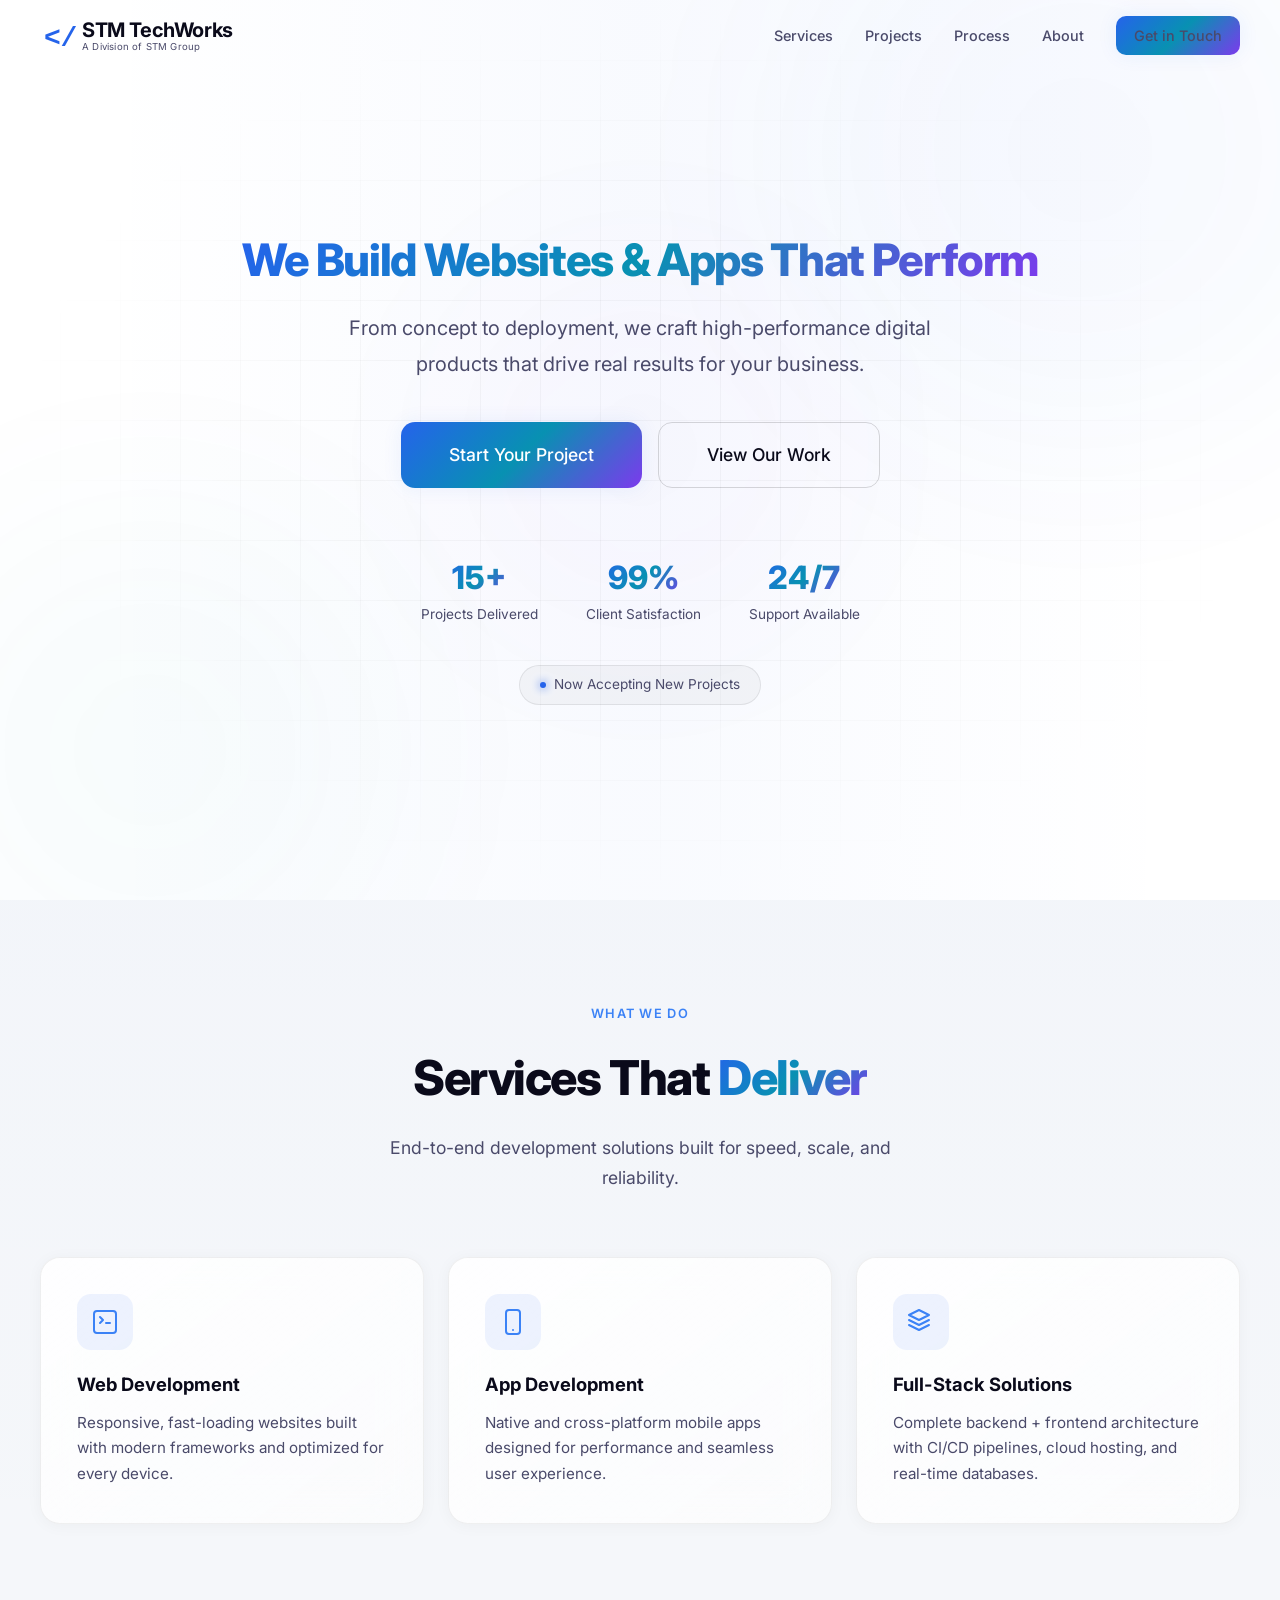
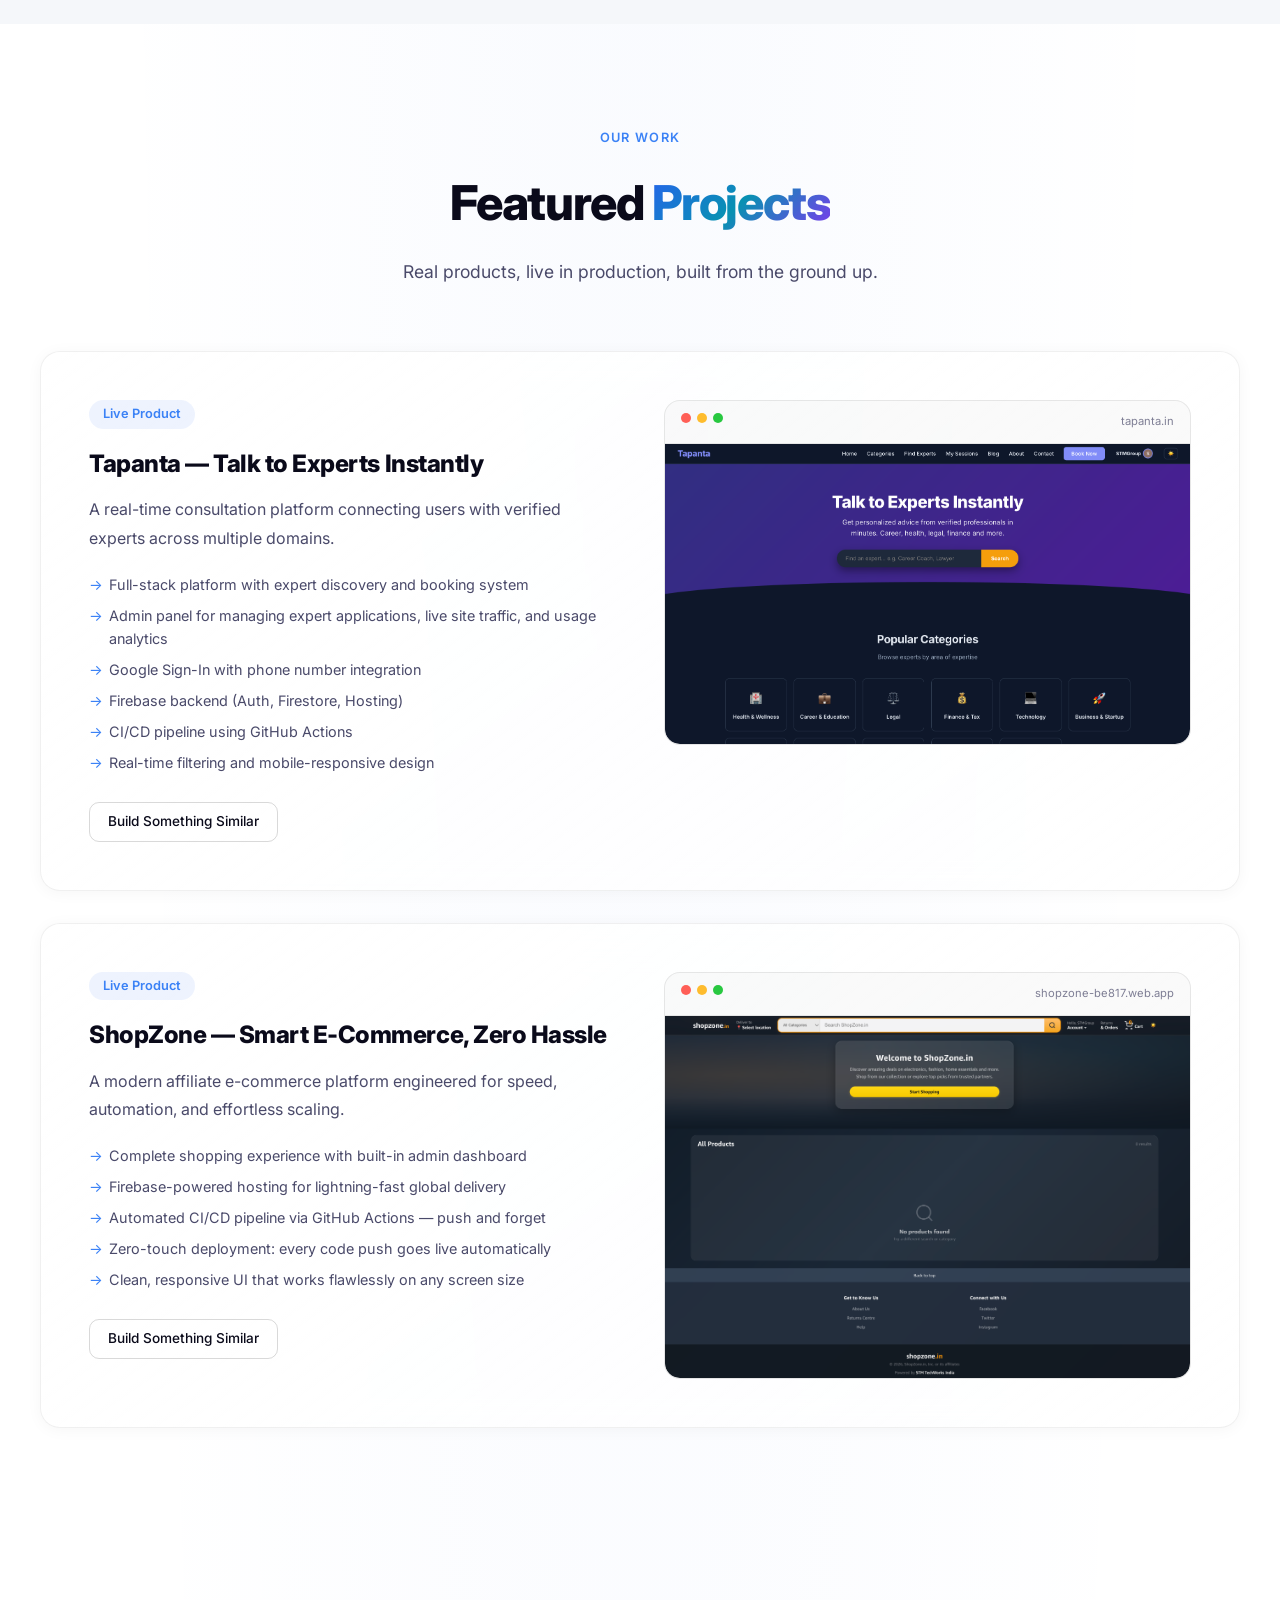
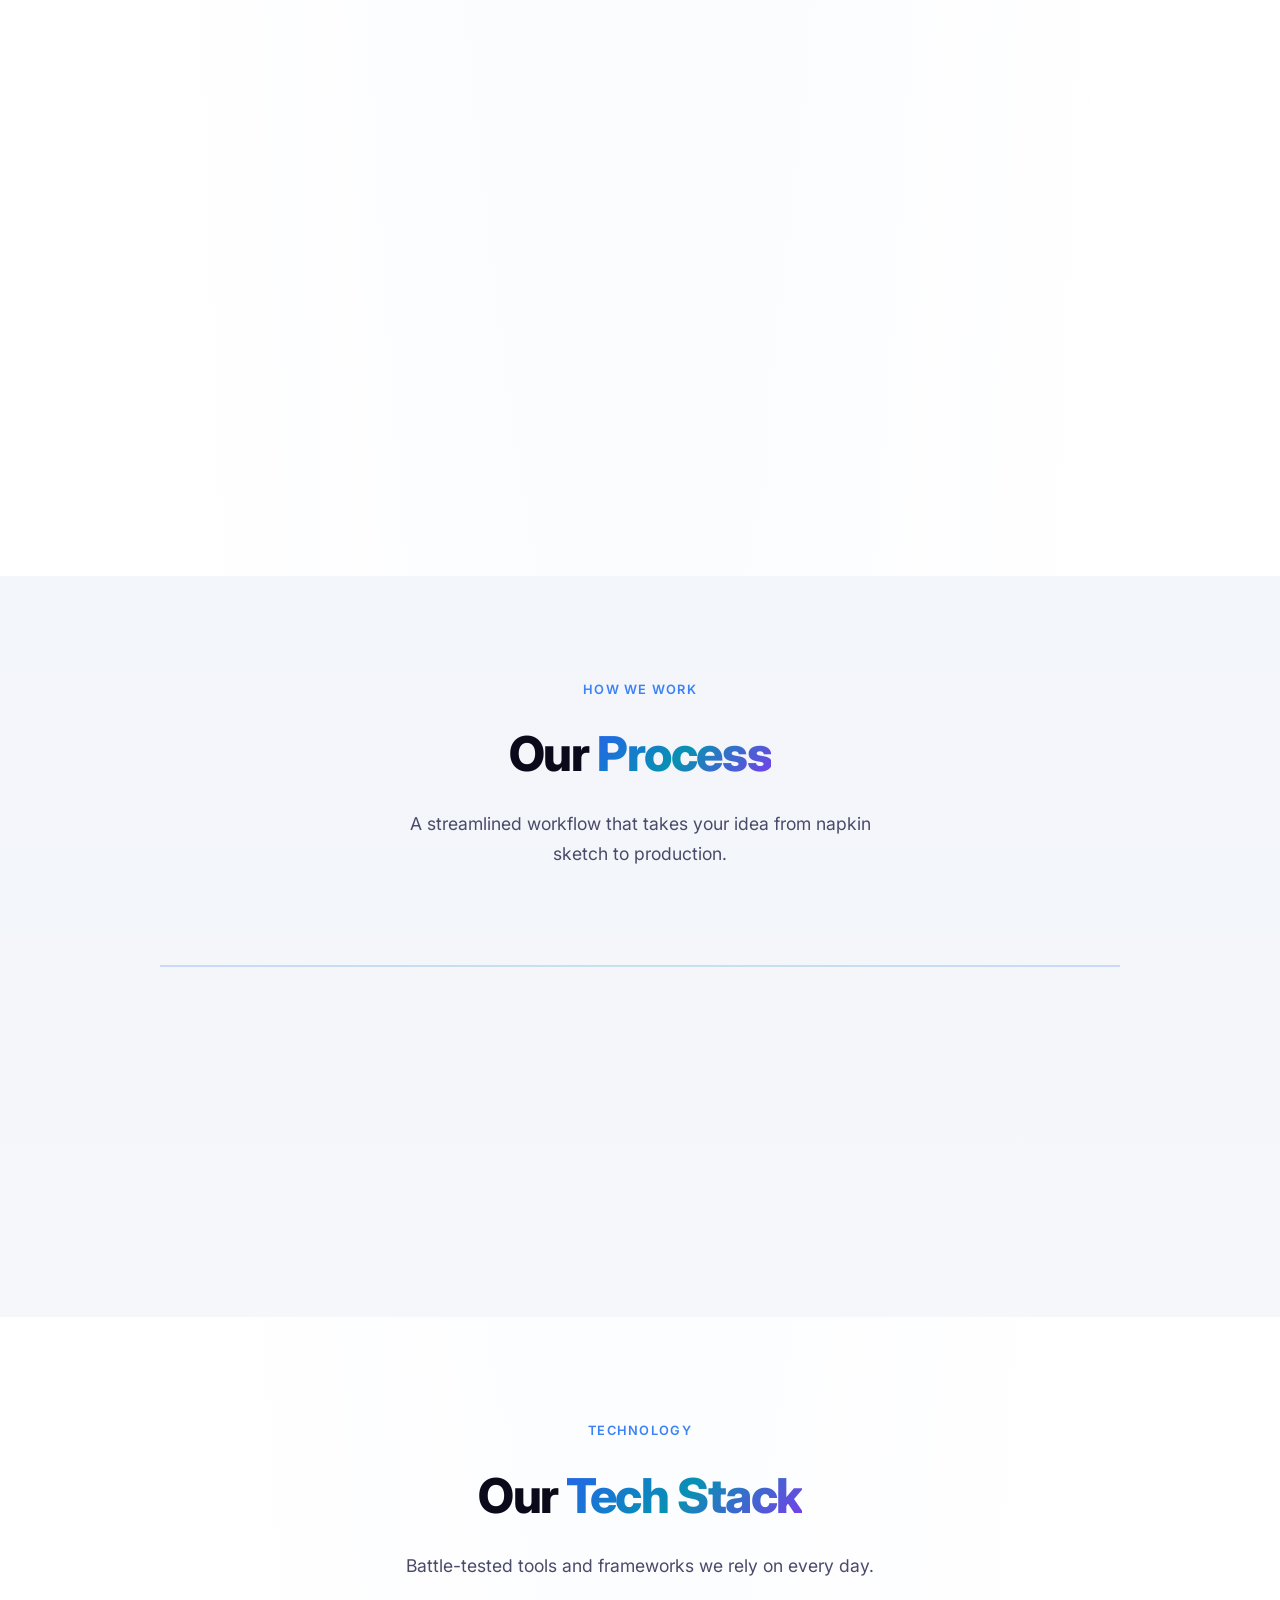
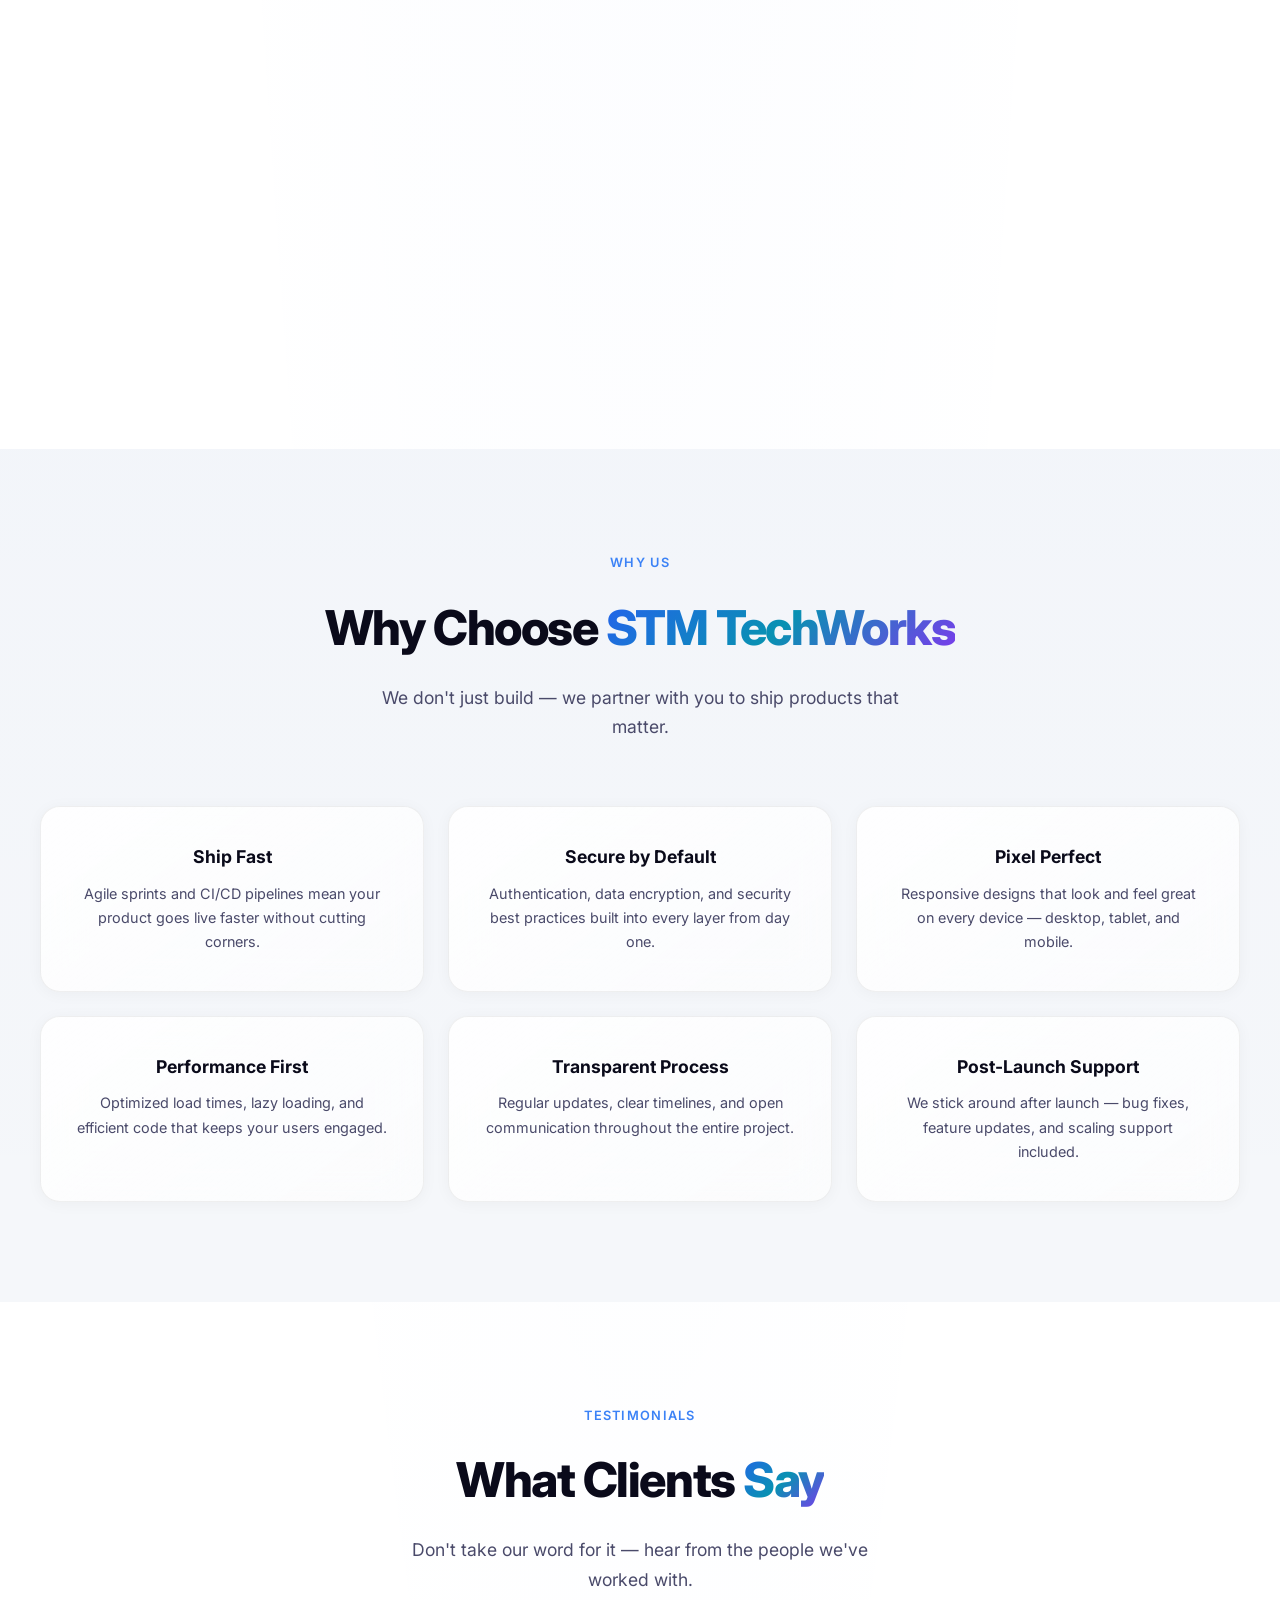
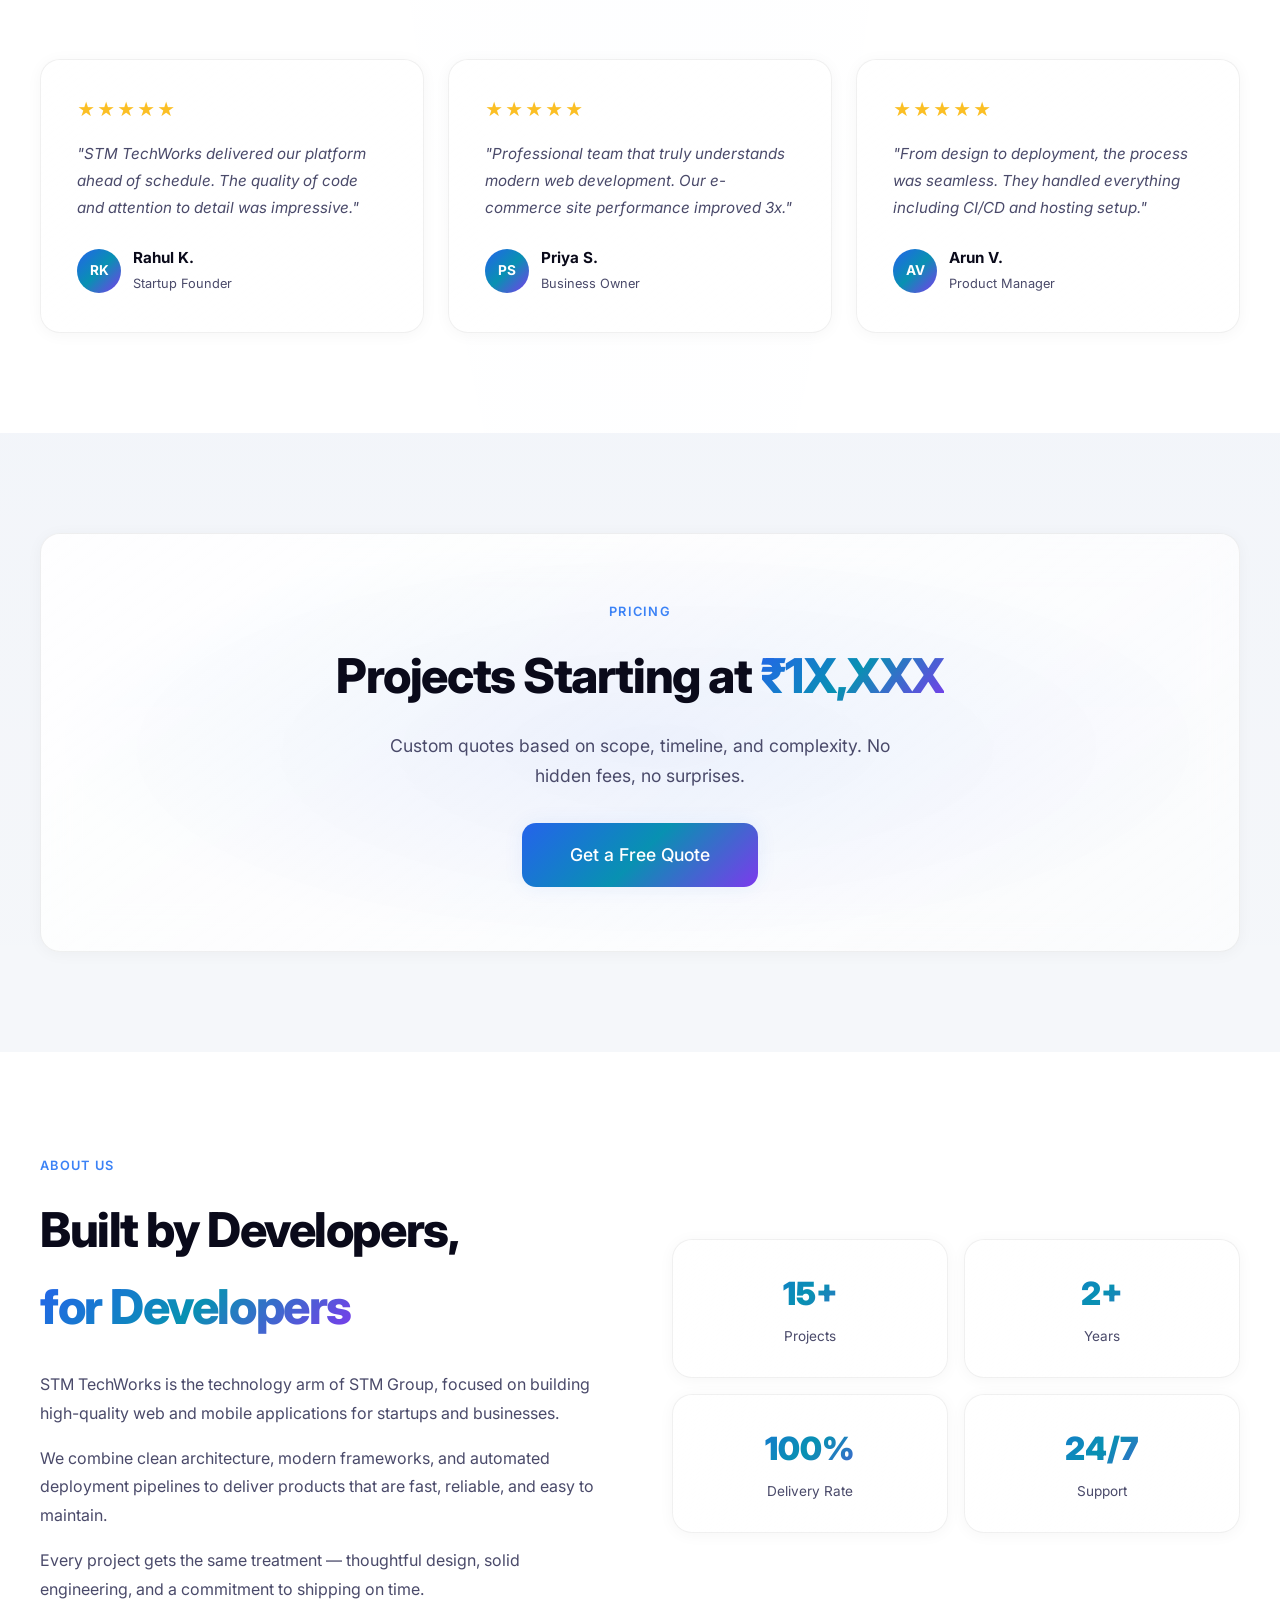
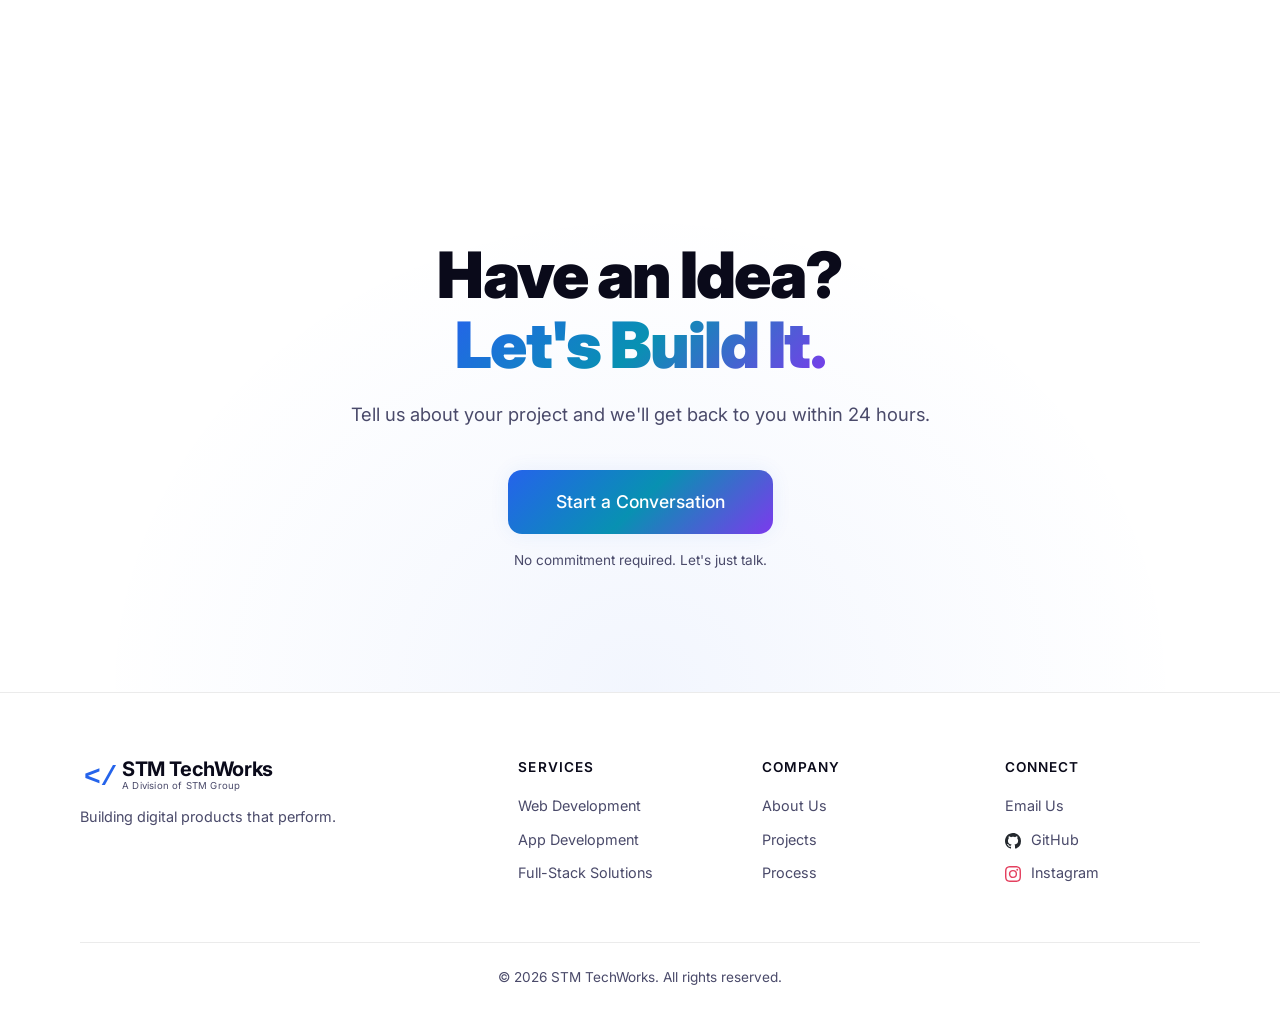
==== commit 76835e3e: "Add influencer template project, screenshot previews, Instagram link, email update, process QA step," ====
--- a/index.html
+++ b/index.html
@@ -126,21 +126,8 @@
                 <span class="mockup-dot red"></span><span class="mockup-dot yellow"></span><span class="mockup-dot green"></span>
                 <span class="mockup-url">tapanta.in</span>
               </div>
-              <div class="mockup-body">
-                <div class="mockup-nav">
-                  <div class="mockup-logo-placeholder"></div>
-                  <div class="mockup-nav-links"><span></span><span></span><span></span></div>
-                </div>
-                <div class="mockup-hero-block">
-                  <div class="mockup-line w-50" style="height:14px;margin:0 auto 10px;"></div>
-                  <div class="mockup-line w-70" style="height:8px;margin:0 auto 16px;"></div>
-                  <div class="mockup-btn-placeholder"></div>
-                </div>
-                <div class="mockup-cards-row">
-                  <div class="mockup-profile-card"><div class="mockup-avatar"></div><div class="mockup-line w-60" style="height:6px;margin-top:8px;"></div><div class="mockup-line w-40" style="height:5px;margin-top:4px;"></div></div>
-                  <div class="mockup-profile-card"><div class="mockup-avatar"></div><div class="mockup-line w-60" style="height:6px;margin-top:8px;"></div><div class="mockup-line w-40" style="height:5px;margin-top:4px;"></div></div>
-                  <div class="mockup-profile-card"><div class="mockup-avatar"></div><div class="mockup-line w-60" style="height:6px;margin-top:8px;"></div><div class="mockup-line w-40" style="height:5px;margin-top:4px;"></div></div>
-                </div>
+              <div class="mockup-body" style="padding:0;min-height:auto;">
+                <img src="tapanta.png" alt="Tapanta — Talk to Experts Instantly" style="width:100%;display:block;border-radius:0 0 14px 14px;">
                 <div class="mockup-overlay"><span>View Live Site →</span></div>
               </div>
             </div>
@@ -172,17 +159,42 @@
                 <span class="mockup-dot red"></span><span class="mockup-dot yellow"></span><span class="mockup-dot green"></span>
                 <span class="mockup-url">shopzone-be817.web.app</span>
               </div>
-              <div class="mockup-body">
-                <div class="mockup-nav">
-                  <div class="mockup-logo-placeholder"></div>
-                  <div class="mockup-nav-links"><span></span><span></span><span></span></div>
-                </div>
-                <div class="mockup-banner"></div>
-                <div class="mockup-product-grid">
-                  <div class="mockup-product"><div class="mockup-product-img"></div><div class="mockup-line w-70" style="height:6px;margin-top:8px;"></div><div class="mockup-line w-40" style="height:5px;margin-top:4px;"></div></div>
-                  <div class="mockup-product"><div class="mockup-product-img"></div><div class="mockup-line w-70" style="height:6px;margin-top:8px;"></div><div class="mockup-line w-40" style="height:5px;margin-top:4px;"></div></div>
-                  <div class="mockup-product"><div class="mockup-product-img"></div><div class="mockup-line w-70" style="height:6px;margin-top:8px;"></div><div class="mockup-line w-40" style="height:5px;margin-top:4px;"></div></div>
-                </div>
+              <div class="mockup-body" style="padding:0;min-height:auto;">
+                <img src="shopzone-preview.png" alt="ShopZone — Smart E-Commerce Platform" style="width:100%;display:block;border-radius:0 0 14px 14px;">
+                <div class="mockup-overlay"><span>View Live Site →</span></div>
+              </div>
+            </div>
+          </a>
+        </div>
+      </div>
+
+      <!-- Website Template for Influencers -->
+      <div class="project-card glass-card">
+        <div class="project-info">
+          <span class="project-badge">Website Template</span>
+          <h3 class="project-title">Influencer Website Template — Your Brand, One Link</h3>
+          <p class="project-desc">A sleek, ready-to-deploy website template built for influencers and content creators to showcase their curated picks, content, and brand — all in one place.</p>
+          <ul class="project-highlights">
+            <li>Designed for influencers, creators, and personal brands</li>
+            <li>Curated product picks with category-based browsing</li>
+            <li>Integrated content showcase for reels, videos, and demos</li>
+            <li>Newsletter signup for audience engagement and deals</li>
+            <li>Fully responsive — looks great on mobile, tablet, and desktop</li>
+            <li>Lightweight, fast-loading, and easy to customize</li>
+          </ul>
+          <div class="project-cta">
+            <a href="#contact" class="btn btn-outline btn-sm">Get This Template</a>
+          </div>
+        </div>
+        <div class="project-visual">
+          <a href="https://stmgroup-india.github.io/Website-Template/" target="_blank" class="project-mockup-link">
+            <div class="project-mockup">
+              <div class="mockup-header">
+                <span class="mockup-dot red"></span><span class="mockup-dot yellow"></span><span class="mockup-dot green"></span>
+                <span class="mockup-url">stmgroup-india.github.io/Website-Template</span>
+              </div>
+              <div class="mockup-body" style="padding:0;min-height:auto;">
+                <img src="template-preview.png" alt="Influencer Website Template" style="width:100%;display:block;border-radius:0 0 14px 14px;">
                 <div class="mockup-overlay"><span>View Live Site →</span></div>
               </div>
             </div>
@@ -220,12 +232,19 @@
           <div class="step-number">03</div>
           <div class="step-content glass-card">
             <h3>Develop</h3>
-            <p>Clean, scalable code with CI/CD pipelines, testing, and performance optimization baked in.</p>
+            <p>Clean, scalable code with CI/CD pipelines and performance optimization baked in.</p>
           </div>
         </div>
         <div class="process-step">
           <div class="step-number">04</div>
           <div class="step-content glass-card">
+            <h3>Test & QA</h3>
+            <p>Rigorous testing across devices and browsers for functionality, performance, and security.</p>
+          </div>
+        </div>
+        <div class="process-step">
+          <div class="step-number">05</div>
+          <div class="step-content glass-card">
             <h3>Deploy</h3>
             <p>Launch day handled — hosting, domain, SSL, monitoring, and ongoing support.</p>
           </div>
@@ -290,32 +309,26 @@
       </div>
       <div class="why-grid">
         <div class="why-card glass-card">
-          <div class="why-icon">🚀</div>
           <h3>Ship Fast</h3>
           <p>Agile sprints and CI/CD pipelines mean your product goes live faster without cutting corners.</p>
         </div>
         <div class="why-card glass-card">
-          <div class="why-icon">🔒</div>
           <h3>Secure by Default</h3>
           <p>Authentication, data encryption, and security best practices built into every layer from day one.</p>
         </div>
         <div class="why-card glass-card">
-          <div class="why-icon">📱</div>
           <h3>Pixel Perfect</h3>
           <p>Responsive designs that look and feel great on every device — desktop, tablet, and mobile.</p>
         </div>
         <div class="why-card glass-card">
-          <div class="why-icon">⚡</div>
           <h3>Performance First</h3>
           <p>Optimized load times, lazy loading, and efficient code that keeps your users engaged.</p>
         </div>
         <div class="why-card glass-card">
-          <div class="why-icon">🤝</div>
           <h3>Transparent Process</h3>
           <p>Regular updates, clear timelines, and open communication throughout the entire project.</p>
         </div>
         <div class="why-card glass-card">
-          <div class="why-icon">🛠️</div>
           <h3>Post-Launch Support</h3>
           <p>We stick around after launch — bug fixes, feature updates, and scaling support included.</p>
         </div>
@@ -402,7 +415,7 @@
       <div class="cta-content">
         <h2 class="cta-title">Have an Idea?<br><span class="text-gradient">Let's Build It.</span></h2>
         <p class="cta-subtitle">Tell us about your project and we'll get back to you within 24 hours.</p>
-        <a href="mailto:contact@stmgroup.in" class="btn btn-primary btn-xl">Start a Conversation</a>
+        <a href="mailto:stmgroup.india@gmail.com" class="btn btn-primary btn-xl">Start a Conversation</a>
         <p class="cta-note">No commitment required. Let's just talk.</p>
       </div>
     </div>
@@ -436,11 +449,15 @@
         </div>
         <div class="footer-links">
           <h4>Connect</h4>
-          <a href="mailto:contact@stmgroup.in">Email Us</a>
+          <a href="mailto:stmgroup.india@gmail.com">Email Us</a>
           <a href="https://github.com" target="_blank">
             <svg width="16" height="16" viewBox="0 0 16 16" fill="#24292e" style="vertical-align: middle; margin-right: 6px;"><path d="M8 0C3.58 0 0 3.58 0 8c0 3.54 2.29 6.53 5.47 7.59.4.07.55-.17.55-.38 0-.19-.01-.82-.01-1.49-2.01.37-2.53-.49-2.69-.94-.09-.23-.48-.94-.82-1.13-.28-.15-.68-.52-.01-.53.63-.01 1.08.58 1.23.82.72 1.21 1.87.87 2.33.66.07-.52.28-.87.51-1.07-1.78-.2-3.64-.89-3.64-3.95 0-.87.31-1.59.82-2.15-.08-.2-.36-1.02.08-2.12 0 0 .67-.21 2.2.82.64-.18 1.32-.27 2-.27.68 0 1.36.09 2 .27 1.53-1.04 2.2-.82 2.2-.82.44 1.1.16 1.92.08 2.12.51.56.82 1.27.82 2.15 0 3.07-1.87 3.75-3.65 3.95.29.25.54.73.54 1.48 0 1.07-.01 1.93-.01 2.2 0 .21.15.46.55.38A8.013 8.013 0 0016 8c0-4.42-3.58-8-8-8z"/></svg>
             GitHub
           </a>
+          <a href="https://www.instagram.com/stmgroup.india/" target="_blank">
+            <svg width="16" height="16" viewBox="0 0 16 16" fill="#E4405F" style="vertical-align: middle; margin-right: 6px;"><path d="M8 0C5.829 0 5.556.01 4.703.048 3.85.088 3.269.222 2.76.42a3.917 3.917 0 0 0-1.417.923A3.927 3.927 0 0 0 .42 2.76C.222 3.268.087 3.85.048 4.7.01 5.555 0 5.827 0 8.001c0 2.172.01 2.444.048 3.297.04.852.174 1.433.372 1.942.205.526.478.972.923 1.417.444.445.89.719 1.416.923.51.198 1.09.333 1.942.372C5.555 15.99 5.827 16 8 16s2.444-.01 3.298-.048c.851-.04 1.434-.174 1.943-.372a3.916 3.916 0 0 0 1.416-.923c.445-.445.718-.891.923-1.417.197-.509.332-1.09.372-1.942C15.99 10.445 16 10.173 16 8s-.01-2.445-.048-3.299c-.04-.851-.175-1.433-.372-1.941a3.926 3.926 0 0 0-.923-1.417A3.911 3.911 0 0 0 13.24.42c-.51-.198-1.092-.333-1.943-.372C10.443.01 10.172 0 7.998 0h.003zm-.717 1.442h.718c2.136 0 2.389.007 3.232.046.78.036 1.203.166 1.485.276.374.145.64.319.92.599.28.28.453.546.598.92.11.281.24.705.276 1.485.039.843.047 1.096.047 3.231s-.008 2.389-.047 3.232c-.036.78-.166 1.203-.276 1.485a2.47 2.47 0 0 1-.599.919c-.28.28-.546.453-.92.598-.28.11-.704.24-1.485.276-.843.038-1.096.047-3.232.047s-2.39-.009-3.233-.047c-.78-.036-1.203-.166-1.485-.276a2.478 2.478 0 0 1-.92-.598 2.48 2.48 0 0 1-.6-.92c-.109-.281-.24-.705-.275-1.485-.038-.843-.046-1.096-.046-3.233 0-2.136.008-2.388.046-3.231.036-.78.166-1.204.276-1.486.145-.373.319-.64.599-.92.28-.28.546-.453.92-.598.282-.11.705-.24 1.485-.276.738-.034 1.024-.044 2.515-.045v.002zm4.988 1.328a.96.96 0 1 0 0 1.92.96.96 0 0 0 0-1.92zm-4.27 1.122a4.109 4.109 0 1 0 0 8.217 4.109 4.109 0 0 0 0-8.217zm0 1.441a2.667 2.667 0 1 1 0 5.334 2.667 2.667 0 0 1 0-5.334z"/></svg>
+            Instagram
+          </a>
         </div>
       </div>
       <div class="footer-bottom">
--- a/styles.css
+++ b/styles.css
@@ -473,7 +473,19 @@
   gap: 48px;
   padding: 48px;
   margin-bottom: 32px;
-  align-items: center;
+  align-items: stretch;
+}
+
+.project-mockup-link {
+  display: flex;
+  text-decoration: none;
+  height: 100%;
+}
+
+@media (max-width: 1024px) {
+  .project-mockup-link {
+    height: auto;
+  }
 }
 
 .project-badge {
@@ -531,16 +543,30 @@
 .project-visual {
   display: flex;
   justify-content: center;
+  align-items: stretch;
 }
 
 .project-mockup {
   width: 100%;
-  max-width: 420px;
   border-radius: 16px;
   background: rgba(0, 0, 0, 0.02);
   border: 1px solid var(--border);
   overflow: hidden;
   transition: var(--transition);
+  display: flex;
+  flex-direction: column;
+}
+
+.project-mockup .mockup-body {
+  flex: 1;
+  display: flex;
+  flex-direction: column;
+}
+
+.project-mockup .mockup-body img {
+  flex: 1;
+  object-fit: cover;
+  object-position: top;
 }
 
 .mockup-header {
@@ -731,7 +757,7 @@
 /* ===== PROCESS ===== */
 .process-timeline {
   display: grid;
-  grid-template-columns: repeat(4, 1fr);
+  grid-template-columns: repeat(5, 1fr);
   gap: 24px;
   position: relative;
 }
@@ -1099,10 +1125,15 @@
   .project-card {
     grid-template-columns: 1fr;
     padding: 36px;
+    align-items: start;
   }
 
   .project-visual {
     order: -1;
+  }
+
+  .project-mockup .mockup-body img {
+    max-height: 300px;
   }
 
   .about-content {
@@ -1210,6 +1241,10 @@
     padding: 24px;
   }
 
+  .project-mockup .mockup-body img {
+    max-height: 220px;
+  }
+
   .service-card,
   .why-card,
   .testimonial-card {
